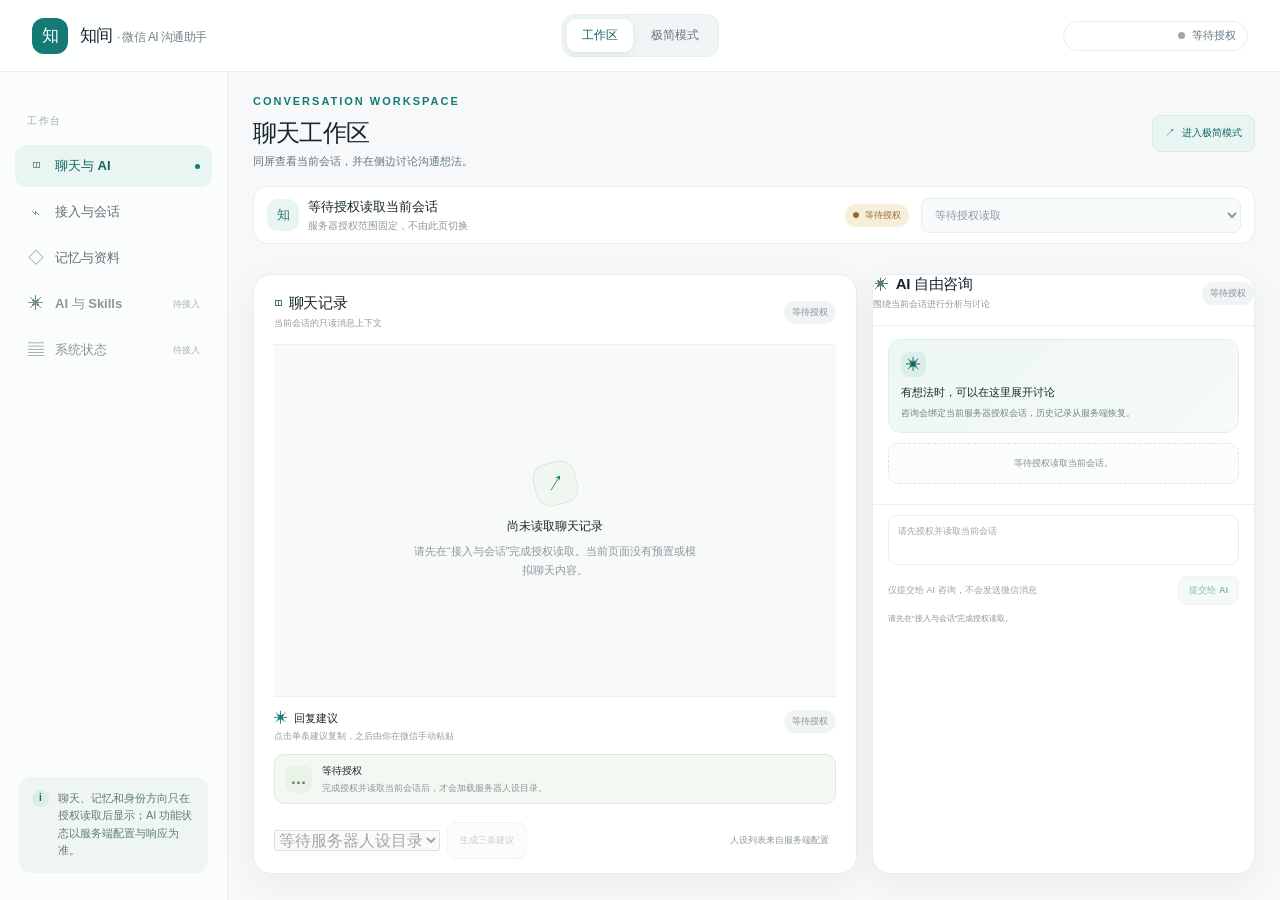
==== src/WeChatAiCopilot.Api/wwwroot/index.html @ 96d18664 "Implement formal WeChat AI Copilot and local launcher" ====
<!doctype html>
<html lang="zh-CN">
<head>
  <meta charset="utf-8" />
  <meta name="viewport" content="width=device-width, initial-scale=1, viewport-fit=cover" />
  <meta name="color-scheme" content="light" />
  <meta name="theme-color" content="#f5f8f7" />
  <title>知间 · 微信 AI 沟通助手</title>
  <link rel="stylesheet" href="styles.css?v=20261010-3" />
  <script defer src="app.js?v=20261010-3"></script>
</head>
<body>
  <div id="app" class="app-shell">
    <header class="app-header">
      <a class="brand" href="/" aria-label="知间工作区">
        <span class="brand-mark" aria-hidden="true">知</span>
        <span class="brand-copy">
          <span class="brand-name">知间 <span>· 微信 AI 沟通助手</span></span>
          <span class="brand-tagline">PRIVATE CONVERSATION COPILOT</span>
        </span>
      </a>

      <nav class="mode-switch" aria-label="界面模式">
        <button type="button" class="mode-button is-active" data-mode="workspace" aria-pressed="true">工作区</button>
        <button type="button" class="mode-button" data-mode="minimal" aria-pressed="false">极简模式</button>
      </nav>

      <div class="service-indicator" id="serviceIndicator" role="status">
        <span class="status-dot" aria-hidden="true"></span>
        <span id="serviceIndicatorText">等待授权</span>
      </div>
    </header>

    <div id="workspaceView" class="workspace-layout">
      <aside class="sidebar" aria-label="工作区导航">
        <div class="sidebar-label">工作台</div>
        <nav class="side-nav">
          <button type="button" class="side-link is-current" data-page="chat" aria-current="page"><span class="nav-icon" aria-hidden="true">◫</span>聊天与 AI</button>
          <button type="button" class="side-link" data-page="connection"><span class="nav-icon" aria-hidden="true">⌁</span>接入与会话</button>
          <button type="button" class="side-link" data-page="memory"><span class="nav-icon" aria-hidden="true">◇</span>记忆与资料</button>
          <span class="side-link is-unavailable" aria-disabled="true"><span class="nav-icon" aria-hidden="true">✳</span>AI 与 Skills <small>待接入</small></span>
          <span class="side-link is-unavailable" aria-disabled="true"><span class="nav-icon" aria-hidden="true">▤</span>系统状态 <small>待接入</small></span>
        </nav>
        <div class="sidebar-note">
          <span class="note-mark" aria-hidden="true">i</span>
          <p>聊天、记忆和身份方向只在授权读取后显示；AI 功能状态以服务端配置与响应为准。</p>
        </div>
      </aside>

      <main id="mainContent" class="main-content">
        <section id="chatPage" class="workspace-page" aria-labelledby="chatPageTitle">
        <div class="page-heading">
          <div>
            <div class="eyebrow">CONVERSATION WORKSPACE</div>
            <h1 id="chatPageTitle">聊天工作区</h1>
            <p>同屏查看当前会话，并在侧边讨论沟通想法。</p>
          </div>
          <button type="button" class="button button-soft" data-mode="minimal" aria-label="切换到极简模式">
            <span aria-hidden="true">↗</span> 进入极简模式
          </button>
        </div>

        <div class="chat-page-tools" aria-label="当前会话">
          <div class="chat-selected">
            <div class="session-avatar" aria-hidden="true">知</div>
            <div class="chat-selected-copy">
              <strong id="chatSessionValue">等待授权读取当前会话</strong>
              <span id="chatSessionType">服务器授权范围固定，不由此页切换</span>
            </div>
          </div>
          <span id="chatCaptureStatus" class="pill pill-pending">等待授权</span>
          <label class="sr-only" for="chatConversationSelect">当前授权会话</label>
          <select id="chatConversationSelect" class="field select" disabled>
            <option id="chatConversationOption">等待授权读取</option>
          </select>
        </div>

        <div class="conversation-grid">
          <section class="panel chat-panel" aria-labelledby="chatPanelTitle">
            <div class="panel-heading">
              <div>
                <h2 id="chatPanelTitle"><span class="heading-icon chat-icon" aria-hidden="true">◫</span>聊天记录</h2>
                <p>当前会话的只读消息上下文</p>
              </div>
              <span id="messageStatusPill" class="pill pill-muted">等待授权</span>
            </div>

            <div class="message-area" aria-live="polite">
              <div class="empty-state" id="messageState">
                <div class="empty-illustration" aria-hidden="true"><span></span><span></span><span></span></div>
                <h3>尚未读取聊天记录</h3>
                <p>请先在“接入与会话”完成授权读取。当前页面没有预置或模拟聊天内容。</p>
              </div>
            </div>

            <div class="suggestion-area">
              <div class="suggestion-heading">
                <div><h3><span class="sparkle" aria-hidden="true">✳</span>回复建议</h3><p>点击单条建议复制，之后由你在微信手动粘贴</p></div>
                <span id="suggestionStatus" class="pill pill-muted">等待授权</span>
              </div>
              <div id="suggestionState" class="suggestion-unavailable" role="status">
                <span class="unavailable-icon" aria-hidden="true">…</span>
                <span><strong id="suggestionStateTitle">等待授权</strong><small id="suggestionStateDetail">完成授权并读取服务器人设目录后，才能请求建议。</small></span>
              </div>
              <div id="suggestionList" class="work-choice-list" aria-live="polite"></div>
              <div class="suggestion-controls" aria-label="建议控制项">
                <label class="sr-only" for="personaSelect">人设预设</label>
                <select id="personaSelect" class="persona-select" disabled aria-describedby="personaHelp">
                  <option>等待服务器人设目录</option>
                </select>
                <button id="reloadPersonas" type="button" class="button button-secondary" hidden>重试人设目录</button>
                <button id="generateSuggestions" type="button" class="button button-soft" disabled>生成三条建议</button>
                <span id="personaHelp" class="control-help">人设列表来自服务端配置</span>
                <span id="suggestionFeedback" class="suggestion-feedback" role="status" aria-live="polite"></span>
              </div>
            </div>
          </section>

          <section class="panel consult-panel" aria-labelledby="consultPanelTitle">
            <div class="panel-heading">
              <div>
                <h2 id="consultPanelTitle"><span class="heading-icon consult-icon" aria-hidden="true">✳</span>AI 自由咨询</h2>
                <p>围绕当前会话进行分析与讨论</p>
              </div>
              <span id="consultationStatus" class="pill pill-muted">等待授权</span>
            </div>
            <div class="consult-body">
              <div class="consult-welcome">
                <span class="consult-orb" aria-hidden="true">✳</span>
                <h3>有想法时，可以在这里展开讨论</h3>
                <p>咨询会绑定当前服务器授权会话，历史记录从服务端恢复。</p>
              </div>
              <div id="consultationTurns" class="agent-dialog" aria-live="polite">
                <div class="consultation-empty"><strong>尚无咨询记录</strong><span>提交问题后会创建或恢复当前会话的咨询线程。</span></div>
              </div>
            </div>
            <form id="consultationForm" class="consult-compose">
              <label class="sr-only" for="consultQuestion">向 AI 咨询</label>
              <textarea id="consultQuestion" rows="3" disabled maxlength="4000" placeholder="输入希望咨询的问题"></textarea>
              <div class="agent-send-bar">
                <span id="consultationHint">仅提交给 AI 咨询，不会发送微信消息</span>
                <button id="consultSubmit" type="submit" class="button button-soft" disabled>提交给 AI</button>
              </div>
              <p id="consultationNotice" class="consultation-notice" role="status" aria-live="polite">请先在“接入与会话”完成授权读取。</p>
            </form>
          </section>
        </div>
        </section>

        <section id="connectionPage" class="workspace-page" aria-labelledby="connectionPageTitle" hidden>
          <div class="page-heading">
            <div>
              <div class="eyebrow">ACCOUNT & CONVERSATION</div>
              <h1 id="connectionPageTitle">接入与会话</h1>
              <p>显示服务端配置的当前授权会话与采集状态。此页不选择或更改采集目标。</p>
            </div>
          </div>

          <div class="selection-card connection-selection-card">
            <form id="webAuthForm" class="auth-bar" autocomplete="off">
              <label class="auth-label" for="webToken">Web Bearer token 值</label>
              <input id="webToken" class="auth-token" type="password" autocomplete="new-password" spellcheck="false" placeholder="粘贴 Authentication:WebBearerToken 配置值，不含 Bearer 前缀" />
              <button id="connectApi" type="submit" class="button button-soft">连接并读取</button>
              <button id="clearApi" type="button" class="auth-clear">清除</button>
              <span id="apiStatus" class="auth-status" data-state="idle" role="status" aria-live="polite">token 仅保存在当前页面内存；提交后输入框会清空，不写入浏览器存储。</span>
            </form>

            <section class="session-bar" aria-label="服务器当前授权会话">
              <div class="session-avatar" aria-hidden="true">知</div>
              <div class="session-meta">
                <span class="session-title">当前授权会话</span>
                <span id="currentSessionValue" class="session-value">等待授权读取当前会话</span>
              </div>
              <span id="currentSessionStatus" class="pill pill-pending"><span class="pill-dot" aria-hidden="true"></span>等待授权</span>
              <label class="sr-only" for="conversationSelect">当前服务端会话</label>
              <select id="conversationSelect" class="conversation-select" disabled aria-describedby="selectionHelp">
                <option id="conversationOption">等待授权读取</option>
              </select>
              <span id="selectionHelp" class="sr-only">会话范围由服务器配置，页面不能更改。</span>
            </section>
          </div>

          <section class="status-card capture-card" aria-labelledby="captureStateTitle">
            <div class="status-card-heading">
              <span class="status-icon" aria-hidden="true">◎</span>
              <div><p class="eyebrow">CAPTURE STATUS</p><h2 id="captureStateTitle">采集状态</h2></div>
            </div>
            <dl class="status-list">
              <div><dt>服务器返回状态</dt><dd id="captureStateValue">等待授权读取</dd></div>
            </dl>
            <p class="status-note">页面只显示当前授权目标的状态；切换页面或预览身份不会更改采集目标。</p>
          </section>

          <details id="perspective" class="identity-preview">
            <summary>
              <span class="identity-summary-icon" aria-hidden="true">⇄</span>
              <span class="identity-summary-copy"><strong>发送者身份校准</strong><small id="perspectiveSummary">等待读取方向状态</small></span>
              <span id="perspectiveStatus" class="identity-summary-status">等待授权</span>
            </summary>
            <div class="identity-content">
              <p id="identityHelp">授权读取后展示当前会话的身份范围。交换预览只改变页面标签；只有点击确认按钮并确认摘要后才会提交校准。</p>
              <div class="identity-pair" aria-live="polite">
                <div class="identity-side"><span>本人预览</span><strong data-identity="self">等待授权读取</strong></div>
                <span class="identity-arrows" aria-hidden="true">⇄</span>
                <div class="identity-side"><span>联系人预览</span><strong data-identity="contact">等待授权读取</strong></div>
              </div>
              <div class="identity-actions">
                <button type="button" class="button button-secondary" id="swapPreview" disabled>交换预览候选</button>
                <button type="button" class="button button-soft" id="confirmPerspective" disabled>确认身份校准</button>
                <span id="previewState" class="local-only-label">尚无可比较身份候选</span>
              </div>
              <div id="confirmHelp" class="confirm-help" role="status">需先读取到唯一且可比较的身份范围。</div>
            </div>
          </details>
        </section>

        <section id="memoryPage" class="workspace-page" aria-labelledby="memoryPageTitle" hidden>
          <div class="page-heading">
            <div>
              <div class="eyebrow">MEMORY & CONTEXT</div>
              <h1 id="memoryPageTitle">记忆与资料</h1>
              <p>维护当前服务器会话范围内的人工记忆；无聊天证据的条目会明确标为用户备注。</p>
            </div>
          </div>
          <div class="memory-session-summary">
            <span class="session-avatar" aria-hidden="true">知</span>
            <div><span class="session-title">当前授权会话</span><strong id="memoryCurrentSession">等待授权读取</strong></div>
          </div>

        <section id="memory" class="memory-section" aria-labelledby="memoryTitle">
          <div class="card memory-card-shell">
            <div class="card-head memory-heading">
              <div>
                <h2 id="memoryTitle">可维护记忆</h2>
                <p>范围由服务端限定为当前账号与会话。没有聊天证据的人工条目会标成“用户备注”。</p>
              </div>
              <div class="memory-heading-actions">
                <span id="memoryStatus" class="pill pill-muted">等待授权</span>
                <button id="reloadMemories" type="button" class="button button-secondary" disabled>重新读取</button>
              </div>
            </div>
            <div id="memoryFeedback" class="memory-feedback" role="status" aria-live="polite">请先在“接入与会话”完成授权读取。</div>
            <div class="memory-layout">
              <form id="memoryCreateForm" class="memory-create-form">
                <h3>添加用户备注</h3>
                <p class="memory-form-note">这是人工录入内容；未关联消息证据时会明确标成用户备注，不当作聊天事实。</p>
                <fieldset id="memoryCreateFields" disabled>
                  <label class="memory-field-label" for="memorySubjectType">归属对象</label>
                  <select id="memorySubjectType" class="memory-field">
                    <option value="Contact">联系人</option>
                    <option value="WechatAccount">本人账号</option>
                  </select>

                  <label class="memory-field-label" for="memoryText">记忆内容 <span>最多 4,000 字符</span></label>
                  <textarea id="memoryText" class="memory-field memory-textarea" rows="4" maxlength="8000" required placeholder="写下需要保留的事实、偏好或背景；请注明这是人工备注"></textarea>

                  <div class="memory-field-row">
                    <div>
                      <label class="memory-field-label" for="memoryCategory">分类 <span>可选</span></label>
                      <input id="memoryCategory" class="memory-field" maxlength="200" placeholder="例如：偏好、计划" />
                    </div>
                    <div>
                      <label class="memory-field-label" for="memoryObservedAt">相关时间 <span>可选</span></label>
                      <input id="memoryObservedAt" class="memory-field" type="datetime-local" />
                    </div>
                  </div>
                  <button id="createMemoryButton" type="submit" class="button button-soft memory-submit">保存为用户备注</button>
                </fieldset>
              </form>

              <div class="memory-items-area">
                <div class="memory-items-heading">
                  <h3>当前会话记忆</h3>
                  <span id="memoryCount" class="micro">尚未读取</span>
                </div>
                <div id="memoryItemsState" class="memory-items-state">等待授权读取。</div>
                <div id="memoryList" class="memory-list" aria-live="polite"></div>
              </div>
            </div>
          </div>
        </section>
        </section>
      </main>
    </div>

    <main id="minimalView" class="minimal-view" hidden>
      <section class="minimal-card" aria-label="极简回复建议">
        <div class="minimal-top">
          <button type="button" class="expand-button" id="expandMinimal" aria-expanded="false" aria-controls="minimalDetails">
            <span class="expand-chevron" aria-hidden="true">⌄</span>展开
          </button>
          <span id="minimalStatus" class="minimal-status"><span class="status-dot" aria-hidden="true"></span>等待授权</span>
        </div>

        <div id="minimalSuggestionState" class="minimal-suggestion-state">请先在“接入与会话”完成授权并加载人设目录。</div>
        <div id="minimalChoices" class="minimal-choices" aria-label="回复建议"></div>

        <div class="minimal-controls">
          <button type="button" id="minimalPersonaButton" class="minimal-control persona-control" disabled><span aria-hidden="true">◉</span><span id="minimalPersonaLabel">人设 · 等待服务</span></button>
          <button type="button" id="minimalRefresh" class="minimal-control refresh-control" disabled><span aria-hidden="true">↻</span>换一批</button>
        </div>

        <div id="minimalDetails" class="minimal-details" hidden>
          <div class="minimal-detail-row"><span>当前会话</span><strong id="minimalCurrentSession">等待授权读取</strong></div>
          <p>极简模式使用与聊天页相同的服务器授权会话和建议状态。接入前不会显示演示消息或虚构建议。</p>
          <button type="button" class="button button-soft return-workspace" data-mode="workspace">返回工作区</button>
        </div>
      </section>
    </main>

    <div id="toast" class="toast" role="status" aria-live="polite" hidden></div>
  </div>
  <noscript><p class="noscript-note">此界面需要启用 JavaScript 才能切换工作区和极简模式。</p></noscript>
</body>
</html>
---- src/WeChatAiCopilot.Api/wwwroot/styles.css ----
:root {
  color-scheme: light;
  --bg: #f6f8f9;
  --paper: #ffffff;
  --ink: #17262d;
  --sub: #667780;
  --muted: #8b9aa0;
  --line: #e8edef;
  --line-strong: #d8e2e4;
  --primary: #147a74;
  --primary-dark: #0f6662;
  --pale: #e9f5f2;
  --mint: #d7eee7;
  --blue: #ecf2fc;
  --amber: #f8eedc;
  --orange: #d88a39;
  --shadow: 0 9px 35px rgba(24,49,54,.05);
  --radius: 17px;
  --font: -apple-system, BlinkMacSystemFont, "Segoe UI", "PingFang SC", "Microsoft YaHei", sans-serif;
  --mono: ui-monospace, SFMono-Regular, Menlo, Consolas, monospace;
  --display-font: var(--font);
  font-family: var(--font);
  color: var(--ink);
  background: var(--bg);
  font-synthesis: none;
  text-rendering: optimizeLegibility;
}

* { box-sizing: border-box; }
html, body { min-width: 240px; min-height: 100%; margin: 0; }
body { background: var(--bg); }
button, textarea, select { font: inherit; }
button { cursor: pointer; }
button:focus-visible, a:focus-visible, summary:focus-visible { outline: 3px solid #a5d9d4; outline-offset: 3px; }
button:disabled, textarea:disabled, select:disabled { cursor: not-allowed; }
[hidden] { display: none !important; }

.app-shell { min-height: 100dvh; display: flex; flex-direction: column; }
.is-minimal .app-header { display: none; }
.app-header { height: 72px; min-height: 72px; padding: 0 32px; display: flex; align-items: center; justify-content: space-between; gap: 18px; flex-shrink: 0; background: rgba(255,255,255,.95); border-bottom: 1px solid var(--line); z-index: 10; }
.brand { display: flex; align-items: center; gap: 12px; min-width: 185px; color: inherit; text-decoration: none; }
.brand-mark { width: 36px; height: 36px; display: grid; place-items: center; border-radius: 12px; background: var(--primary); color: #fff; font-size: 17px; font-weight: 750; }
.brand-copy { display: flex; flex-direction: column; gap: 3px; min-width: 0; }
.brand-name { font-size: 17px; font-weight: 780; letter-spacing: -.6px; white-space: nowrap; }
.brand-name span { color: #74858a; font-size: 12px; font-weight: 470; }
.brand-tagline { display: none; }
.mode-switch { display: flex; align-items: center; gap: 3px; padding: 4px; border: 1px solid #e8eeee; border-radius: 12px; background: #f1f5f5; }
.mode-button { min-height: 33px; padding: 0 15px; border: 0; border-radius: 9px; color: var(--sub); background: transparent; font-size: 12px; font-weight: 650; white-space: nowrap; }
.mode-button.is-active { color: var(--primary-dark); background: #fff; box-shadow: 0 2px 8px rgba(28,65,69,.09); }
.service-indicator, .minimal-status { display: inline-flex; align-items: center; justify-content: flex-end; gap: 7px; min-width: 185px; max-width: 220px; padding: 0 11px; min-height: 30px; border: 1px solid var(--line); border-radius: 999px; background: #fff; color: var(--sub); font-size: 11px; font-weight: 600; white-space: nowrap; }
.service-indicator span:last-child { overflow: hidden; text-overflow: ellipsis; }
.status-dot { width: 7px; height: 7px; display: inline-block; flex: 0 0 auto; border-radius: 50%; background: #9baba3; }
.service-indicator[data-state="success"] .status-dot { background: #40a56c; box-shadow: 0 0 0 3px #d8eee0; }
.service-indicator[data-state="error"], .service-indicator[data-state="unauthorized"] { color: #a44d49; }
.service-indicator[data-state="error"] .status-dot, .service-indicator[data-state="unauthorized"] .status-dot { background: #bd645d; }
.service-indicator[data-state="loading"] .status-dot { background: var(--orange); }

.workspace-layout { flex: 1; min-height: 0; display: grid; grid-template-columns: 228px minmax(0,1fr); }
.sidebar { border-right: 1px solid var(--line); background: #fbfcfc; padding: 27px 15px; display: flex; flex-direction: column; gap: 8px; }
.sidebar-label { padding: 15px 12px 9px; color: #9ca9ad; font-size: 10px; font-weight: 800; letter-spacing: 1.6px; }
.side-nav { display: flex; flex-direction: column; gap: 4px; }
.side-link { min-height: 42px; display: flex; align-items: center; gap: 11px; padding: 0 12px; border: 0; border-radius: 11px; background: transparent; color: #60717a; font-family: var(--font); font-size: 13px; font-weight: 620; text-align: left; text-decoration: none; white-space: nowrap; cursor: pointer; }
.side-link.is-current { color: var(--primary-dark); background: var(--pale); }
.side-link.is-current::after { width: 5px; height: 5px; margin-left: auto; border-radius: 50%; background: var(--primary); content: ""; }
.side-link.is-unavailable { color: #89989b; cursor: default; }
.side-link small { margin-left: auto; color: #a7b1b3; font-size: 9px; font-weight: 500; white-space: nowrap; }
.nav-icon { width: 17px; color: #78918e; font-size: 16px; text-align: center; }
.sidebar-note { margin: auto 4px 0; display: flex; align-items: flex-start; gap: 9px; padding: 13px; border-radius: 13px; background: #eef5f3; color: #627b79; font-size: 11px; line-height: 1.6; }
.sidebar-note p { margin: 0; color: inherit; font-size: 11px; line-height: 1.6; }
.note-mark { width: 17px; height: 17px; flex: 0 0 auto; display: grid; place-items: center; border-radius: 50%; background: #dcece7; color: var(--primary-dark); font-size: 10px; font-weight: 800; }

.main-content { width: 100%; max-width: 1480px; min-width: 0; margin: 0 auto; padding: 23px 25px 26px; min-height: 0; display: flex; flex-direction: column; }
.workspace-page { min-width: 0; min-height: 0; flex: 1; display: flex; flex-direction: column; gap: 15px; }
.workspace-page[hidden] { display: none !important; }
.workspace-page .page-heading { margin-bottom: 0; }
.page-heading { display: flex; align-items: center; justify-content: space-between; gap: 12px; margin-bottom: 15px; }
.eyebrow { margin: 0 0 10px; color: var(--primary); font-size: 11px; font-weight: 800; letter-spacing: 2px; }
.page-heading h1 { margin: 0 0 3px; font-family: var(--display-font); font-size: 24px; font-weight: 780; letter-spacing: -.8px; line-height: 1.35; }
.page-heading p { max-width: 680px; margin: 0; color: var(--sub); font-size: 11px; line-height: 1.7; }
.page-heading > .button { display: inline-flex; }
.selection-card { display: grid; grid-template-columns: minmax(0,1fr); align-items: center; gap: 8px; min-height: 86px; padding: 14px 19px; border: 1px solid var(--line); border-radius: 17px; background: var(--paper); box-shadow: var(--shadow); }
.auth-bar { display: grid; grid-template-columns: auto minmax(130px,.85fr) auto auto minmax(160px,1.2fr); align-items: center; gap: 10px; margin: 0; padding: 0; border: 0; border-radius: 0; background: transparent; box-shadow: none; }
.auth-label { color: var(--sub); font-size: 10px; font-weight: 600; white-space: nowrap; }
.auth-token { width: 100%; min-width: 0; min-height: 34px; padding: 7px 9px; border: 1px solid var(--line); border-radius: 9px; background: #fff; color: var(--ink); font-family: var(--mono); font-size: 10px; }
.auth-token::placeholder { color: var(--muted); font-family: var(--font); }
.auth-status { min-width: 0; color: var(--sub); font-size: 9px; line-height: 1.5; overflow-wrap: anywhere; }
.auth-status[data-state="loading"] { color: #996323; }
.auth-status[data-state="error"] { color: #a44d49; }
.auth-status[data-state="success"] { color: var(--primary-dark); }
.auth-status[data-state="unauthorized"] { color: #a44d49; font-weight: 700; }
.auth-clear { min-height: 31px; padding: 5px 8px; border: 0; border-radius: 7px; background: transparent; color: var(--sub); font-size: 9px; }
.auth-clear:hover { background: #f4f8f3; }
.button { min-height: 37px; display: inline-flex; align-items: center; justify-content: center; gap: 7px; padding: 0 12px; border: 1px solid transparent; border-radius: 9px; background: white; color: var(--sub); font-size: 10px; font-weight: 600; white-space: nowrap; transition: transform .15s ease, background .15s ease; }
.button:active { transform: translateY(1px); }
.button-soft { border-color: #d9ebe5; background: var(--pale); color: var(--primary-dark); }
.button-soft:hover { background: #dff0ea; }
.button-secondary { min-height: 33px; border-color: var(--line); background: #fff; }
.button:disabled { opacity: .48; }
.session-bar { min-height: 48px; display: flex; align-items: center; gap: 16px; padding: 10px 1px 0; border: 0; border-top: 1px solid #edf1ee; border-radius: 0; background: transparent; box-shadow: none; }
.session-avatar { width: 32px; height: 32px; flex: 0 0 auto; display: grid; place-items: center; border-radius: 11px; background: #e9f5f2; color: #28776c; font-size: 13px; font-weight: 700; }
.session-meta { min-width: 130px; display: flex; flex-direction: column; gap: 4px; }
.session-title { color: var(--sub); font-size: 10px; }
.session-value { font-size: 12px; font-weight: 600; }
.pill { min-height: 23px; display: inline-flex; align-items: center; gap: 6px; padding: 4px 8px; border-radius: 999px; font-size: 9px; font-weight: 600; white-space: nowrap; }
.pill-pending { background: var(--amber); color: #936b31; }
.pill-muted { background: #f1f4f4; color: #849195; }
.pill-ok { background: #eaf7f0; color: #21805e; }
.pill-error { background: #faeeee; color: #a44d49; }
.pill-dot { width: 6px; height: 6px; border-radius: 50%; background: currentColor; }
.conversation-select { min-width: 190px; min-height: 34px; flex: 1; padding: 0 28px 0 0; border: 0; appearance: none; background: transparent; color: var(--ink); font-size: 12px; font-weight: 600; text-overflow: ellipsis; }
.conversation-select:disabled { opacity: 1; }

.chat-page-tools { min-height: 58px; display: flex; align-items: center; gap: 12px; padding: 10px 13px; border: 1px solid var(--line); border-radius: 14px; background: white; }
.chat-selected { min-width: 190px; display: flex; align-items: center; gap: 9px; flex: 1; }
.chat-selected-copy { min-width: 0; }
.chat-selected-copy strong, .chat-selected-copy span { display: block; overflow: hidden; text-overflow: ellipsis; white-space: nowrap; }
.chat-selected-copy strong { font-size: 13px; }
.chat-selected-copy span { margin-top: 3px; color: var(--muted); font-size: 10px; }
.chat-page-tools select { width: min(320px, 35%); min-width: 170px; min-height: 35px; flex: 0 1 320px; padding: 0 9px; border: 1px solid var(--line); border-radius: 8px; background: #f8fbfb; color: var(--muted); font-size: 11px; }
.chat-page-tools select:disabled { opacity: 1; }

.connection-selection-card { margin-bottom: 0; }
.capture-card { margin-bottom: 0; }
.capture-card .status-list { margin-bottom: 13px; }
.memory-session-summary strong { font-size: 12px; }

.memory-session-summary { display: flex; align-items: center; gap: 10px; padding: 10px 13px; border: 1px solid var(--line); border-radius: 13px; background: #fff; }
.memory-session-summary > div { display: flex; flex-direction: column; gap: 3px; }
.memory-session-summary strong { font-size: 12px; }

.identity-preview { min-width: 0; border: 1px solid var(--line); border-radius: 18px; background: var(--paper); box-shadow: var(--shadow); }
.identity-preview summary { min-height: 51px; display: flex; align-items: center; gap: 9px; padding: 10px 15px; cursor: pointer; list-style: none; }
.identity-preview summary::-webkit-details-marker { display: none; }
.identity-summary-icon { width: 30px; height: 30px; display: grid; place-items: center; border: 1px solid #d9ebe5; border-radius: 10px; background: var(--pale); color: var(--primary-dark); font-size: 15px; }
.identity-summary-copy { display: flex; flex-direction: column; gap: 3px; }
.identity-summary-copy strong { font-size: 11px; }
.identity-summary-copy small { color: #879699; font-size: 9px; }
.identity-summary-status { margin-left: auto; color: #8a999b; font-size: 10px; }
.identity-preview summary::after { content: "⌄"; color: #839491; font-size: 15px; transition: transform .15s ease; }
.identity-preview[open] summary::after { transform: rotate(180deg); }
.identity-content { padding: 0 15px 14px; border-top: 1px solid #edf1ee; }
.identity-content > p { margin: 11px 0; color: var(--sub); font-size: 10px; line-height: 1.65; }
.identity-pair { display: grid; grid-template-columns: minmax(0,1fr) auto minmax(0,1fr); align-items: center; gap: 9px; padding: 10px; border: 1px solid #dce7e1; border-radius: 10px; background: #f5f8f5; }
.identity-side { min-width: 0; display: flex; flex-direction: column; align-items: center; gap: 5px; text-align: center; }
.identity-side span { color: var(--sub); font-size: 9px; }
.identity-side strong { color: #335c58; font-size: 11px; overflow-wrap: anywhere; }
.identity-arrows { color: #66a89b; font-size: 18px; }
.identity-actions { display: flex; align-items: center; gap: 9px; margin-top: 9px; flex-wrap: wrap; }
.local-only-label { color: #929fa1; font-size: 9px; }
.confirm-help { margin-top: 7px; color: #839194; font-size: 9px; line-height: 1.5; }
.identity-actions .button:disabled { opacity: .48; }

.conversation-grid { display: grid; grid-template-columns: minmax(0,1.42fr) minmax(280px,.9fr); align-items: stretch; gap: 15px; flex: 1; min-height: 570px; margin-top: 15px; }
.side-column { min-width: 0; display: flex; flex-direction: column; gap: 13px; }
.panel { min-width: 0; min-height: 0; display: flex; flex-direction: column; overflow: hidden; border: 1px solid var(--line); border-radius: 18px; background: var(--paper); box-shadow: var(--shadow); }
.chat-panel { min-height: 560px; padding: 19px 20px 14px; }
.panel-heading { min-height: 51px; display: flex; align-items: center; justify-content: space-between; gap: 10px; padding: 0 0 14px; border-bottom: 1px solid #edf1ee; }
.panel-heading h2 { display: flex; align-items: center; gap: 7px; margin: 0; font-size: 15px; font-weight: 700; letter-spacing: -.02em; }
.panel-heading p { margin: 4px 0 0; color: var(--muted); font-size: 9px; }
.status-card { padding: 16px; border: 1px solid var(--line); border-radius: 17px; background: var(--paper); box-shadow: var(--shadow); }
.status-card-heading { display: flex; align-items: center; gap: 10px; padding-bottom: 13px; border-bottom: 1px solid #edf1ee; }
.status-card-heading .eyebrow { margin: 0 0 3px; font-size: 9px; }
.status-card-heading h2 { margin: 0; font-size: 13px; }
.status-icon { width: 30px; height: 30px; flex: 0 0 auto; display: grid; place-items: center; border: 1px solid #dce9de; border-radius: 10px; background: #f1f7ef; color: var(--primary); font-size: 15px; }
.status-list { display: grid; gap: 11px; margin: 15px 0 13px; }
.status-list div { display: flex; align-items: flex-start; justify-content: space-between; gap: 9px; }
.status-list dt { color: var(--sub); font-size: 9px; }
.status-list dd { max-width: 65%; margin: 0; color: #3d5b4e; font-size: 9px; font-weight: 600; text-align: right; overflow-wrap: anywhere; }
.status-note { margin: 0; padding: 9px 10px; border-radius: 9px; background: #f4f8f3; color: #697e71; font-size: 9px; line-height: 1.7; }
.heading-icon { color: #3d7d5b; font-size: 16px; }
.consult-icon { color: #588163; }
.message-area { min-height: 230px; flex: 1; display: flex; align-items: center; justify-content: center; padding: 20px 4px; background: #f7faf9; }
.message-area.has-messages { display: block; overflow: auto; }
.message-area.has-messages > .empty-state { margin: auto; padding: 22px 0; }
.message-list { width: min(100%, 700px); margin: 0 auto; }
.message-row { display: flex; align-items: flex-end; gap: 8px; margin-bottom: 13px; }
.message-row.is-outgoing { flex-direction: row-reverse; }
.message-row.is-unknown { justify-content: center; }
.message-avatar { width: 25px; height: 25px; flex: 0 0 auto; display: grid; place-items: center; border-radius: 8px; background: #e5ebed; color: #687a80; font-size: 9px; font-weight: 700; }
.message-row.is-outgoing .message-avatar { background: #d9efe9; color: #28776c; }
.message-content { min-width: 0; max-width: min(82%, 560px); }
.message-row.is-unknown .message-content { max-width: 96%; }
.message-meta { display: flex; align-items: center; gap: 7px; margin: 0 2px 4px; color: #a0adb0; font-size: 9px; }
.message-row.is-outgoing .message-meta { justify-content: flex-end; }
.message-bubble { padding: 9px 11px; border: 1px solid #e7eeee; border-radius: 4px 13px 13px; background: #fff; box-shadow: 0 1px 4px rgba(34,54,61,.04); color: #2f474a; font-size: 12px; line-height: 1.7; white-space: pre-wrap; overflow-wrap: anywhere; }
.message-row.is-outgoing .message-bubble { border-color: #daeee5; border-radius: 13px 4px 13px 13px; background: #dff2eb; }
.message-row.is-unknown .message-bubble { border: 1px solid #f0d6ae; background: #fff2db; }
.message-status { margin: 8px auto 0; color: #98a7a8; font-size: 9px; line-height: 1.5; text-align: center; }
.message-evidence { margin: 4px 2px 0; color: #98a7a8; font-size: 8px; }
.empty-state.is-loading h3 { color: #547a72; }
.empty-state.is-error h3 { color: #9c5a54; }
.empty-state { max-width: 350px; text-align: center; }
.empty-illustration { display: grid; width: 43px; height: 43px; margin: 0 auto 13px; place-items: center; border: 1px solid #dbe8de; border-radius: 15px; color: var(--primary); background: #eff7f0; font-size: 19px; transform: rotate(-14deg); }
.empty-illustration::before { position: static; width: auto; height: auto; border: 0; background: transparent; box-shadow: none; content: "↗"; }
.empty-illustration::after, .empty-illustration span { display: none; }
.empty-state h3 { margin: 0 0 7px; font-size: 12px; font-weight: 700; }
.empty-state p { max-width: 290px; margin: 0; color: var(--muted); font-size: 11px; line-height: 1.7; }
.suggestion-area { padding: 13px 0 0; border-top: 1px solid #edf1ee; }
.suggestion-heading { display: flex; align-items: flex-start; justify-content: space-between; gap: 10px; margin-bottom: 11px; }
.suggestion-heading h3 { display: flex; align-items: center; gap: 6px; margin: 0; font-size: 11px; }
.suggestion-heading p { margin: 4px 0 0; color: #929ea0; font-size: 9px; }
.sparkle { color: var(--primary); font-size: 14px; }
.suggestion-unavailable { min-height: 50px; display: flex; align-items: center; gap: 10px; padding: 8px 10px; border: 1px solid #dce9de; border-radius: 10px; background: #f4f8f3; }
.unavailable-icon { width: 27px; height: 27px; display: grid; place-items: center; border-radius: 8px; background: #eaf3e8; color: #588163; font-weight: 800; }
.suggestion-unavailable > span:last-child { display: flex; flex-direction: column; gap: 4px; }
.suggestion-unavailable strong { font-size: 10px; }
.suggestion-unavailable small { color: #889699; font-size: 9px; line-height: 1.4; }
.suggestion-unavailable[data-state="demo"] { border-color: #ead8af; background: #fff9eb; }
.suggestion-unavailable[data-state="demo"] .unavailable-icon { background: #f8edcf; color: #8e6b2b; }
.suggestion-controls { min-height: 33px; display: flex; align-items: center; gap: 7px; margin-top: 9px; flex-wrap: wrap; }
.suggestion-controls .button { font-size: 9px; }
.suggestion-controls .button:disabled { color: #8b9a93; background: #f7f9f6; }
.control-help { margin-left: auto; color: #8b9a93; font-size: 9px; }
.work-choice-list { display: grid; gap: 6px; margin-top: 9px; }
.work-choice { width: 100%; min-width: 0; display: flex; align-items: center; gap: 9px; padding: 8px 10px; border: 1px solid #e5eeeb; border-radius: 10px; background: #fbfdfc; color: var(--ink); text-align: left; }
.work-choice:hover { border-color: #b8d8ce; background: #f6fbf8; }
.work-choice-text { min-width: 0; flex: 1; color: #53676a; font-size: 10px; line-height: 1.55; overflow-wrap: anywhere; white-space: pre-wrap; }
.work-choice-copy { flex: 0 0 auto; color: var(--primary); font-size: 9px; font-weight: 700; }
.suggestion-feedback { color: #76887f; font-size: 9px; line-height: 1.4; }
.suggestion-feedback[data-state="success"] { color: var(--primary-dark); }
.suggestion-feedback[data-state="error"] { color: #a44d49; }
.suggestion-feedback[data-state="demo"] { color: #8e6b2b; font-weight: 700; }

.consult-panel { min-height: 0; flex: 1; background: #fff; }
.consult-body { min-height: 0; display: flex; flex-direction: column; padding: 13px 15px; background: #fff; }
.agent-dialog { min-height: 48px; max-height: min(37vh, 360px); display: flex; flex-direction: column; gap: 8px; margin-top: 10px; overflow: auto; }
.consultation-empty { padding: 12px 10px; border: 1px dashed #dce7e1; border-radius: 10px; background: #fbfcfc; color: #819093; font-size: 9px; line-height: 1.6; text-align: center; }
.consultation-turn { padding: 10px; border: 1px solid #e5eeeb; border-radius: 11px; background: #fbfdfc; }
.consultation-turn.is-demo-runtime { border-color: #ead8af; background: #fffaf0; }
.consultation-speaker { display: block; margin-bottom: 4px; color: #7d8d8d; font-size: 8px; font-weight: 750; }
.consultation-speaker.is-ai { margin-top: 9px; color: var(--primary-dark); }
.consultation-turn.is-demo-runtime .consultation-speaker.is-ai { color: #8e6b2b; }
.consultation-user-text, .consultation-answer-text { margin: 0; color: #42595a; font-size: 10px; line-height: 1.6; white-space: pre-wrap; overflow-wrap: anywhere; }
.consultation-evidence { display: block; margin-top: 7px; color: #879598; font-size: 8px; }
.consultation-notice { margin: 8px 0 0; color: #879598; font-size: 8px; line-height: 1.5; }
.consultation-notice[data-state="error"] { color: #a44d49; }
.consult-welcome { padding: 12px; border: 1px solid #e0efea; border-radius: 13px; background: linear-gradient(135deg,#edf7f3,#f6faf9); }
.consult-orb { width: 25px; height: 25px; display: grid; place-items: center; margin-bottom: 8px; border-radius: 8px; background: #dbeee7; color: var(--primary-dark); font-size: 15px; }
.consult-welcome h3 { margin: 0 0 6px; font-size: 11px; }
.consult-welcome p { margin: 0; color: #71867e; font-size: 9px; line-height: 1.6; }
.consult-unavailable { display: flex; gap: 9px; margin-top: 10px; padding: 9px; border: 1px solid #e8edef; border-radius: 10px; background: white; }
.lock-mark { width: 21px; height: 21px; flex: 0 0 auto; display: grid; place-items: center; border-radius: 7px; background: #f1f2f3; color: #849097; font-size: 15px; }
.consult-unavailable strong { font-size: 10px; }
.consult-unavailable p { margin: 5px 0 0; color: #71867e; font-size: 9px; line-height: 1.6; }
.question-examples { display: flex; flex-direction: column; gap: 5px; margin-top: 10px; }
.question-examples span { padding: 6px 8px; border: 1px solid #e8eeee; border-radius: 8px; background: white; color: #75868a; font-size: 8px; line-height: 1.4; }
.consult-compose { padding: 10px 15px 12px; border-top: 1px solid #edf1ee; background: white; }
.consult-compose textarea { width: 100%; min-height: 42px; resize: none; padding: 9px; border: 1px solid var(--line); border-radius: 9px; background: #fff; color: #71867e; font-size: 9px; }
.consult-compose textarea:disabled { opacity: 1; }
.consult-compose textarea::placeholder { color: #9aa6a8; }
.agent-send-bar { display: flex; align-items: center; justify-content: space-between; gap: 8px; margin-top: 7px; color: #98a4a6; font-size: 9px; line-height: 1.5; }
.agent-send-bar > span { min-width: 0; }
.agent-send-bar .button { min-height: 29px; flex: 0 0 auto; padding: 6px 10px; font-size: 9px; }
.no-send-note { color: #728c84; }

.memory-section { margin-top: 15px; scroll-margin-top: 18px; }
#memoryPage .memory-section { margin-top: 0; }
.memory-card-shell { padding: 23px; border: 1px solid var(--line); border-radius: 17px; background: var(--paper); box-shadow: var(--shadow); }
.memory-heading { align-items: flex-start; margin-bottom: 11px; }
.memory-heading h2 { margin: 0; font-size: 15px; }
.memory-heading p { max-width: 70ch; margin: 5px 0 0; color: var(--sub); font-size: 10px; line-height: 1.65; }
.memory-heading-actions { display: flex; align-items: center; gap: 7px; }
.memory-heading-actions .button { min-height: 31px; font-size: 9px; }
.memory-feedback { min-height: 30px; margin-bottom: 11px; padding: 8px 10px; border: 1px solid #e8edef; border-radius: 9px; background: #f9fbfb; color: var(--sub); font-size: 9px; line-height: 1.5; }
.memory-feedback[data-state="success"] { border-color: #d9ebe5; background: var(--pale); color: var(--primary-dark); }
.memory-feedback[data-state="error"] { border-color: #efd6d6; background: #fff8f8; color: #a34747; }
.memory-feedback[data-state="loading"] { border-color: #eadfc9; background: #fffaf1; color: #936b31; }
.memory-layout { display: grid; grid-template-columns: minmax(250px,.76fr) minmax(0,1.24fr); gap: 14px; align-items: start; }
.memory-create-form { min-width: 0; padding: 14px; border: 1px solid #e8edef; border-radius: 13px; background: #fbfcfc; }
.memory-create-form h3, .memory-items-heading h3 { margin: 0; font-size: 12px; font-weight: 750; }
.memory-form-note { margin: 5px 0 11px; color: var(--muted); font-size: 9px; line-height: 1.6; }
.memory-create-form fieldset { min-width: 0; margin: 0; padding: 0; border: 0; }
.memory-create-form fieldset:disabled { opacity: .6; }
.memory-field-label { display: flex; align-items: baseline; justify-content: space-between; gap: 7px; margin: 9px 0 5px; color: #60717a; font-size: 10px; font-weight: 650; }
.memory-field-label span { color: #8b9aa0; font-size: 8px; font-weight: 450; }
.memory-field { width: 100%; min-width: 0; min-height: 34px; padding: 7px 9px; border: 1px solid #d8e2e4; border-radius: 9px; background: white; color: #17262d; font-size: 10px; }
.memory-field:focus-visible { outline: 3px solid #a5d9d4; outline-offset: 1px; }
.memory-textarea { min-height: 84px; resize: vertical; line-height: 1.6; }
.memory-field-row { display: grid; grid-template-columns: minmax(0,1fr) minmax(0,1fr); gap: 8px; }
.memory-submit { width: 100%; margin-top: 11px; min-height: 35px; font-size: 10px; }
.memory-items-area { min-width: 0; }
.memory-items-heading { display: flex; align-items: center; justify-content: space-between; gap: 8px; margin: 2px 0 9px; }
.memory-items-heading .micro { font-size: 9px; }
.memory-items-state { padding: 18px 12px; border: 1px dashed #d8e2e4; border-radius: 10px; background: #fbfcfc; color: #8b9aa0; font-size: 10px; line-height: 1.6; text-align: center; }
.memory-list { display: flex; flex-direction: column; gap: 8px; }
.memory-item { min-width: 0; padding: 12px; border: 1px solid #e8edef; border-radius: 11px; background: white; }
.memory-item-header { display: flex; align-items: flex-start; justify-content: space-between; gap: 10px; }
.memory-item-heading { min-width: 0; display: flex; flex-direction: column; gap: 5px; }
.memory-item-labels { display: flex; flex-wrap: wrap; align-items: center; gap: 5px; }
.memory-origin, .memory-subject { display: inline-flex; align-items: center; min-height: 20px; padding: 3px 7px; border-radius: 999px; font-size: 8px; font-weight: 700; }
.memory-origin.is-note { background: #f4efe4; color: #8a7246; }
.memory-origin.is-entered { background: #e9f5f2; color: #0f6662; }
.memory-origin.is-extracted { background: #eef1f7; color: #68758f; }
.memory-subject { background: #f1f4f4; color: #667780; font-weight: 560; }
.memory-item-version { color: #9aa6a8; font-size: 8px; white-space: nowrap; }
.memory-item-text { margin: 9px 0; color: #293d43; font-size: 11px; line-height: 1.7; white-space: pre-wrap; overflow-wrap: anywhere; }
.memory-item-meta { display: flex; flex-wrap: wrap; gap: 6px 12px; color: #8a989a; font-size: 8px; line-height: 1.5; }
.memory-item-evidence { margin-top: 7px; padding: 7px 8px; border-radius: 8px; background: #f7f9f9; color: #667780; font-size: 8px; line-height: 1.5; overflow-wrap: anywhere; }
.memory-item-actions { display: flex; flex: 0 0 auto; gap: 5px; }
.memory-item-actions .button { min-height: 27px; padding: 5px 8px; font-size: 8px; }
.memory-item-actions .danger { color: #a8544d; }
.memory-edit-form { margin-top: 11px; padding-top: 10px; border-top: 1px solid #e8edef; }
.memory-edit-form .memory-textarea { min-height: 70px; }
.memory-evidence-clear { display: flex; align-items: flex-start; gap: 7px; margin-top: 9px; color: #7d8c8f; font-size: 9px; line-height: 1.5; }
.memory-evidence-clear input { margin: 1px 0 0; accent-color: var(--primary); }
.memory-edit-actions { display: flex; justify-content: flex-end; gap: 6px; margin-top: 9px; }
.memory-edit-actions .button { min-height: 30px; font-size: 9px; }
.memory-readonly-note { margin-top: 8px; color: #8c999b; font-size: 8px; }

.minimal-view { flex: 1; min-width: 0; display: flex; justify-content: center; align-items: flex-start; padding: 13px; background: #f7faf9; }
.minimal-card { width: min(100%, 520px); min-width: 0; display: flex; flex-direction: column; gap: 8px; padding: 9px; border: 1px solid #e3ece9; border-radius: 14px; background: white; box-shadow: 0 7px 28px rgba(27,66,59,.045); }
.minimal-top { min-height: 30px; display: flex; align-items: center; justify-content: space-between; gap: 8px; }
.expand-button { min-height: 30px; display: inline-flex; align-items: center; gap: 3px; padding: 6px 8px; border: 0; border-radius: 7px; background: #f1f6f4; color: #4b756d; font-size: 10px; font-weight: 760; }
.expand-chevron { display: inline-block; font-size: 12px; transition: transform .15s ease; }
.expand-button[aria-expanded="true"] .expand-chevron { transform: rotate(180deg); }
.minimal-status { max-width: 64%; overflow: hidden; text-overflow: ellipsis; font-size: 9px; }
.minimal-status .status-dot { width: 6px; height: 6px; }
.minimal-choices { display: flex; flex-direction: column; gap: 6px; }
.minimal-choice { width: 100%; min-height: 50px; display: flex; align-items: center; gap: 10px; padding: 9px 10px; border: 1px solid #e5eeeb; border-radius: 10px; background: #fbfdfc; text-align: left; }
.minimal-choice:hover { border-color: #b8d8ce; background: #f6fbf8; }
.minimal-choice .choice-placeholder { flex: 1; white-space: pre-wrap; }
.minimal-choice .work-choice-copy { flex: 0 0 auto; color: var(--primary); font-size: 8px; font-weight: 700; }
.minimal-choice:disabled { opacity: 1; }
.choice-number { flex: 0 0 auto; padding: 4px 6px; border-radius: 6px; background: #e8f4ef; color: #367d70; font-size: 9px; font-weight: 780; white-space: nowrap; }
.choice-placeholder { min-width: 0; color: #8c999b; font-size: 10px; line-height: 1.5; overflow-wrap: anywhere; }
.minimal-controls { display: grid; grid-template-columns: minmax(0,1fr) minmax(0,1fr); gap: 7px; }
.minimal-control { min-width: 0; min-height: 38px; display: flex; align-items: center; justify-content: center; gap: 5px; padding: 7px; border: 1px solid #dfebe6; border-radius: 9px; background: #f8fbf9; color: #64877e; font-size: 9px; font-weight: 750; line-height: 1.35; text-align: center; white-space: normal; }
.minimal-control:disabled { opacity: 1; color: #8c9b9d; }
.minimal-control span { font-size: 11px; }
.minimal-details { padding: 10px 3px 2px; border-top: 1px solid #edf2f0; }
.minimal-detail-row { display: flex; flex-direction: column; gap: 3px; color: #819093; font-size: 9px; }
.minimal-detail-row strong { color: #526a6c; font-size: 10px; }
.minimal-details p { margin: 9px 0; color: #899698; font-size: 9px; line-height: 1.6; }
.return-workspace { width: 100%; min-height: 36px; font-size: 10px; }
.toast { position: fixed; z-index: 5; bottom: 18px; left: 50%; max-width: calc(100vw - 24px); padding: 9px 13px; transform: translate(-50%, 8px); border-radius: 9px; background: #294e4c; box-shadow: 0 10px 25px rgba(6,34,32,.17); color: white; font-size: 10px; opacity: 0; pointer-events: none; transition: opacity .15s ease, transform .15s ease; }
.toast.is-visible { transform: translate(-50%, 0); opacity: 1; }
.sr-only { position: absolute; width: 1px; height: 1px; padding: 0; margin: -1px; overflow: hidden; clip: rect(0,0,0,0); white-space: nowrap; border: 0; }
.noscript-note { position: fixed; right: 10px; bottom: 10px; left: 10px; padding: 10px; border: 1px solid #e5d8bd; border-radius: 8px; background: #fff8ea; color: #725d3f; font-size: 12px; }

@media (max-width: 820px) {
  .app-header { height: 64px; min-height: 64px; padding: 0 16px; }
  .brand { min-width: 0; gap: 8px; }
  .brand-mark { width: 31px; height: 31px; border-radius: 9px; font-size: 14px; }
  .brand-tagline { display: none; }
  .brand-name { font-size: 14px; }
  .brand-name span { display: none; }
  .mode-button { min-height: 30px; padding: 0 9px; font-size: 10px; }
  .service-indicator { display: none; }
  .workspace-layout { display: block; }
  .sidebar { position: relative; display: block; width: 100%; padding: 9px 12px; border-right: 0; border-bottom: 1px solid var(--line); }
  .sidebar-label, .sidebar-note, .note-mark { display: none; }
  .side-nav { display: flex; flex-direction: row; gap: 6px; overflow: auto; padding-bottom: 1px; }
  .side-link { width: auto; min-height: 37px; flex-shrink: 0; padding: 0 12px; font-size: 11px; }
  .side-link .nav-icon { width: 14px; font-size: 14px; }
  .side-link.is-current::after { display: none; }
  .main-content { max-width: none; padding: 23px 14px 38px; }
  .page-heading { margin-bottom: 18px; }
  .page-heading h1 { font-size: 23px; }
  .page-heading p { font-size: 11px; }
  .selection-card { gap: 11px; min-height: 74px; padding: 12px 13px; border-radius: 13px; }
  .auth-bar { grid-template-columns: minmax(0,1fr) auto auto; gap: 7px; }
  .auth-label { grid-column: 1 / -1; }
  .auth-token { grid-column: 1; }
  .auth-bar #connectApi { grid-column: 2; }
  .auth-clear { grid-column: 3; }
  .auth-status { grid-column: 1 / -1; }
  .session-bar { flex-wrap: wrap; gap: 11px; }
  .session-meta { flex: 1; }
  .conversation-select { width: 100%; flex: 1 0 100%; }
  .conversation-grid { grid-template-columns: minmax(0,1fr); gap: 12px; min-height: 0; margin-top: 12px; }
  .chat-panel { min-height: 380px; padding: 14px 13px 11px; border-radius: 14px; }
  .chat-page-tools { flex-wrap: wrap; }
  .chat-selected { min-width: 0; flex: 1 1 calc(100% - 115px); }
  .chat-page-tools select { width: 100%; min-width: 0; flex: 1 0 100%; }
  .side-column { gap: 12px; }
  .identity-preview { border-radius: 14px; }
  .consult-panel { min-height: 0; }
  .agent-send-bar { align-items: flex-start; flex-wrap: wrap; }
  .memory-card-shell { padding: 17px; }
  .memory-layout { grid-template-columns: minmax(0,1fr); }
  .minimal-view { padding: 8px; }
}

@media (max-width: 375px) {
  .app-header { gap: 5px; padding: 0 9px; }
  .brand { gap: 5px; }
  .brand-mark { width: 27px; height: 27px; border-radius: 8px; font-size: 12px; }
  .brand-name { font-size: 13px; }
  .brand-name span { display: none; }
  .mode-switch { gap: 1px; }
  .mode-button { min-height: 28px; padding: 0 8px; font-size: 9px; }
  .minimal-status { min-width: 0; max-width: 64%; flex: 0 1 auto; padding-right: 7px; padding-left: 7px; }
  .main-content { padding: 18px 11px 28px; }
  .page-heading { align-items: flex-start; gap: 10px; }
  .page-heading h1 { font-size: 21px; }
  .page-heading p { font-size: 10px; }
  .selection-card { gap: 9px; padding: 10px; }
  .auth-bar { grid-template-columns: minmax(0,1fr) auto; gap: 6px; }
  .auth-label, .auth-token, .auth-status { grid-column: 1 / -1; }
  .auth-bar #connectApi { grid-column: 1; }
  .auth-clear { grid-column: 2; }
  .session-bar { gap: 8px; }
  .session-avatar { width: 30px; height: 30px; }
  .session-meta { min-width: 90px; }
  .session-value { font-size: 10px; }
  .pill { padding-right: 6px; padding-left: 6px; font-size: 8px; }
  .identity-preview summary { gap: 7px; padding-right: 10px; padding-left: 10px; }
  .identity-summary-status { display: none; }
  .identity-pair { gap: 5px; padding: 8px 5px; }
  .identity-side strong { font-size: 9px; }
  .identity-actions { align-items: flex-start; flex-direction: column; gap: 6px; }
  .memory-card-shell { padding: 13px; }
  .memory-heading { flex-direction: column; }
  .memory-heading-actions { width: 100%; justify-content: space-between; }
  .memory-field-row { grid-template-columns: minmax(0,1fr); gap: 2px; }
  .memory-item-header { flex-direction: column; }
  .memory-item-actions { width: 100%; }
  .memory-item-actions .button { flex: 1; }
  .chat-panel { min-height: 355px; }
  .chat-selected { flex-basis: 100%; }
  .panel-heading { align-items: flex-start; }
  .message-area { min-height: 180px; padding: 15px 8px; }
  .suggestion-controls { gap: 5px; }
  .suggestion-controls .button { padding-right: 8px; padding-left: 8px; }
  .control-help { width: 100%; margin-left: 0; }
  .minimal-card { gap: 7px; padding: 8px; }
  .minimal-choice { gap: 7px; padding: 9px 7px; }
  .choice-number, .choice-placeholder, .minimal-control { font-size: 8px; }
}

@media (max-height: 550px) {
  .minimal-view { padding-top: 6px; }
  .minimal-card { gap: 5px; }
  .minimal-choice { min-height: 43px; padding-top: 6px; padding-bottom: 6px; }
}

@media (prefers-reduced-motion: reduce) {
  *, *::before, *::after { scroll-behavior: auto !important; transition-duration: .01ms !important; }
}
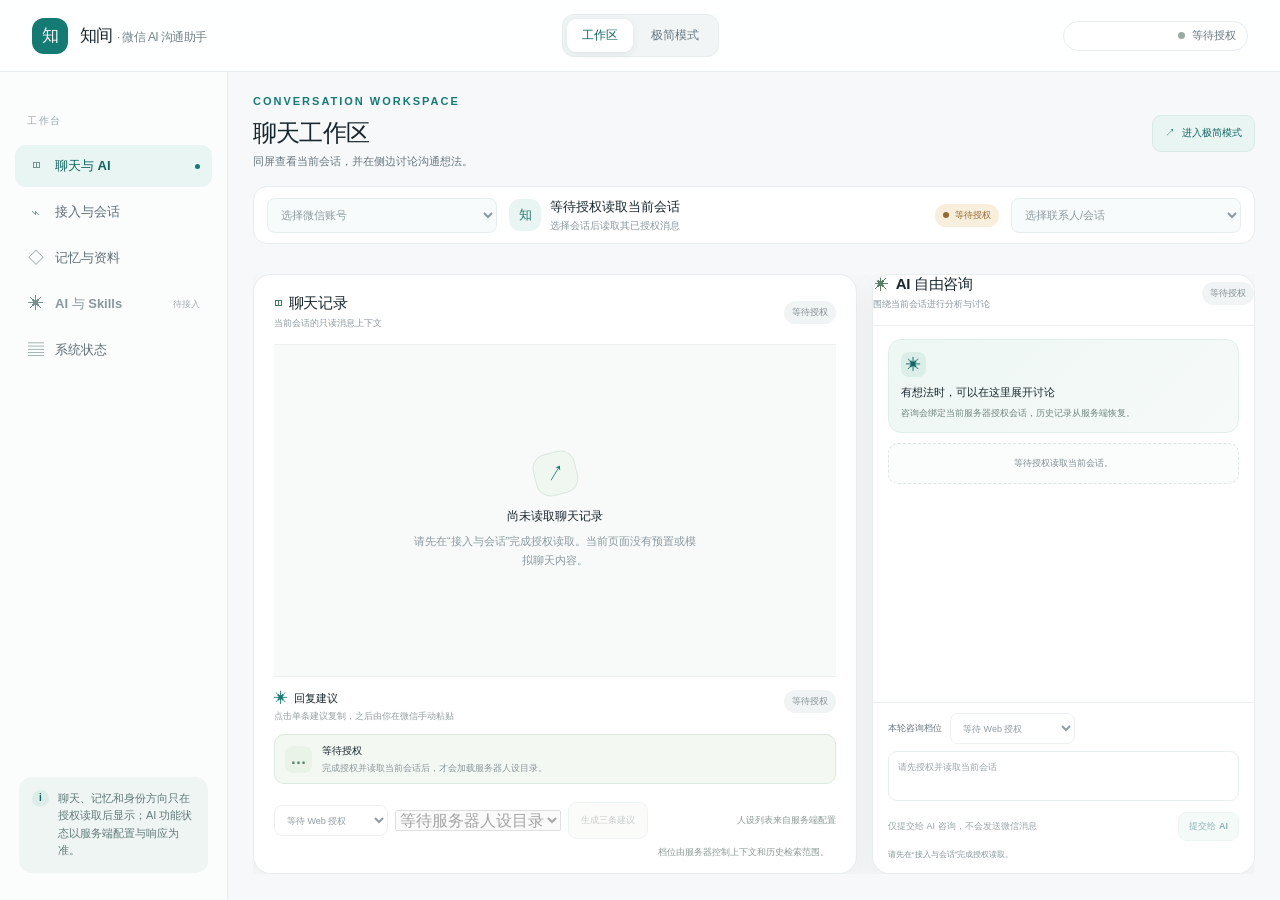
==== commit 5ecf5bbc: "feat: complete formal Reader and Agent integration" ====
--- a/src/WeChatAiCopilot.Api/wwwroot/index.html
+++ b/src/WeChatAiCopilot.Api/wwwroot/index.html
@@ -6,8 +6,8 @@
   <meta name="color-scheme" content="light" />
   <meta name="theme-color" content="#f5f8f7" />
   <title>知间 · 微信 AI 沟通助手</title>
-  <link rel="stylesheet" href="styles.css?v=20261010-3" />
-  <script defer src="app.js?v=20261010-3"></script>
+  <link rel="stylesheet" href="styles.css?v=20261012-2" />
+  <script defer src="app.js?v=20261012-2"></script>
 </head>
 <body>
   <div id="app" class="app-shell">
@@ -39,7 +39,7 @@
           <button type="button" class="side-link" data-page="connection"><span class="nav-icon" aria-hidden="true">⌁</span>接入与会话</button>
           <button type="button" class="side-link" data-page="memory"><span class="nav-icon" aria-hidden="true">◇</span>记忆与资料</button>
           <span class="side-link is-unavailable" aria-disabled="true"><span class="nav-icon" aria-hidden="true">✳</span>AI 与 Skills <small>待接入</small></span>
-          <span class="side-link is-unavailable" aria-disabled="true"><span class="nav-icon" aria-hidden="true">▤</span>系统状态 <small>待接入</small></span>
+          <button type="button" class="side-link" data-page="status"><span class="nav-icon" aria-hidden="true">▤</span>系统状态</button>
         </nav>
         <div class="sidebar-note">
           <span class="note-mark" aria-hidden="true">i</span>
@@ -61,6 +61,10 @@
         </div>
 
         <div class="chat-page-tools" aria-label="当前会话">
+          <label class="sr-only" for="chatAccountSelect">微信账号</label>
+          <select id="chatAccountSelect" class="field select scope-select" disabled>
+            <option value="">等待授权读取账号</option>
+          </select>
           <div class="chat-selected">
             <div class="session-avatar" aria-hidden="true">知</div>
             <div class="chat-selected-copy">
@@ -71,7 +75,7 @@
           <span id="chatCaptureStatus" class="pill pill-pending">等待授权</span>
           <label class="sr-only" for="chatConversationSelect">当前授权会话</label>
           <select id="chatConversationSelect" class="field select" disabled>
-            <option id="chatConversationOption">等待授权读取</option>
+            <option value="">等待授权读取</option>
           </select>
         </div>
 
@@ -104,13 +108,19 @@
               </div>
               <div id="suggestionList" class="work-choice-list" aria-live="polite"></div>
               <div class="suggestion-controls" aria-label="建议控制项">
+                <label class="sr-only" for="replyProfileSelect">建议执行档位</label>
+                <select id="replyProfileSelect" class="profile-select" disabled aria-describedby="replyProfileHelp">
+                  <option value="Quick">等待服务器档位目录</option>
+                </select>
                 <label class="sr-only" for="personaSelect">人设预设</label>
                 <select id="personaSelect" class="persona-select" disabled aria-describedby="personaHelp">
                   <option>等待服务器人设目录</option>
                 </select>
                 <button id="reloadPersonas" type="button" class="button button-secondary" hidden>重试人设目录</button>
                 <button id="generateSuggestions" type="button" class="button button-soft" disabled>生成三条建议</button>
+                <button id="cancelSuggestion" type="button" class="button button-secondary" hidden>取消生成</button>
                 <span id="personaHelp" class="control-help">人设列表来自服务端配置</span>
+                <span id="replyProfileHelp" class="control-help">档位由服务端控制上下文和历史检索范围</span>
                 <span id="suggestionFeedback" class="suggestion-feedback" role="status" aria-live="polite"></span>
               </div>
             </div>
@@ -135,10 +145,17 @@
               </div>
             </div>
             <form id="consultationForm" class="consult-compose">
+              <div class="consultation-profile-row">
+                <label for="consultationProfileSelect">本轮咨询档位</label>
+                <select id="consultationProfileSelect" class="profile-select" disabled>
+                  <option value="Balanced">等待服务器档位目录</option>
+                </select>
+              </div>
               <label class="sr-only" for="consultQuestion">向 AI 咨询</label>
               <textarea id="consultQuestion" rows="3" disabled maxlength="4000" placeholder="输入希望咨询的问题"></textarea>
               <div class="agent-send-bar">
                 <span id="consultationHint">仅提交给 AI 咨询，不会发送微信消息</span>
+                <button id="cancelConsultation" type="button" class="button button-secondary" hidden>取消咨询</button>
                 <button id="consultSubmit" type="submit" class="button button-soft" disabled>提交给 AI</button>
               </div>
               <p id="consultationNotice" class="consultation-notice" role="status" aria-live="polite">请先在“接入与会话”完成授权读取。</p>
@@ -152,7 +169,7 @@
             <div>
               <div class="eyebrow">ACCOUNT & CONVERSATION</div>
               <h1 id="connectionPageTitle">接入与会话</h1>
-              <p>显示服务端配置的当前授权会话与采集状态。此页不选择或更改采集目标。</p>
+              <p>选择已导入账号与会话。查看会话和订阅 Reader 监听目标是分开的操作。</p>
             </div>
           </div>
 
@@ -168,17 +185,48 @@
             <section class="session-bar" aria-label="服务器当前授权会话">
               <div class="session-avatar" aria-hidden="true">知</div>
               <div class="session-meta">
-                <span class="session-title">当前授权会话</span>
-                <span id="currentSessionValue" class="session-value">等待授权读取当前会话</span>
+                <span class="session-title">当前账号与会话</span>
+                <span id="currentSessionValue" class="session-value">等待授权读取</span>
               </div>
               <span id="currentSessionStatus" class="pill pill-pending"><span class="pill-dot" aria-hidden="true"></span>等待授权</span>
+              <label class="sr-only" for="accountSelect">微信账号</label>
+              <select id="accountSelect" class="field select scope-select" disabled>
+                <option value="">等待授权读取账号</option>
+              </select>
               <label class="sr-only" for="conversationSelect">当前服务端会话</label>
               <select id="conversationSelect" class="conversation-select" disabled aria-describedby="selectionHelp">
-                <option id="conversationOption">等待授权读取</option>
+                <option value="">等待授权读取</option>
               </select>
-              <span id="selectionHelp" class="sr-only">会话范围由服务器配置，页面不能更改。</span>
+              <span id="selectionHelp" class="sr-only">会话列表来自已导入的 Direct 会话；读取时服务端验证账号与会话关系。</span>
             </section>
           </div>
+
+          <section class="status-card reader-directory-card" aria-labelledby="readerDirectoryTitle">
+            <div class="status-card-heading">
+              <span class="status-icon" aria-hidden="true">⌕</span>
+              <div><p class="eyebrow">LOCAL DIRECTORY</p><h2 id="readerDirectoryTitle">发现本机 Direct 会话</h2></div>
+            </div>
+            <p class="status-note">仅在你点击后读取当前活动微信账号的会话目录，保存会话 ID 和显示名；不会上传消息摘要或聊天正文。</p>
+            <div class="reader-directory-actions">
+              <button id="discoverReaderSessions" type="button" class="button button-secondary" disabled>扫描本机会话目录</button>
+              <span id="discoveryStatus" role="status" aria-live="polite">等待 Web 授权</span>
+            </div>
+          </section>
+
+          <section class="status-card reader-targets-card" aria-labelledby="readerTargetsTitle">
+            <div class="status-card-heading">
+              <span class="status-icon" aria-hidden="true">✓</span>
+              <div><p class="eyebrow">READER TARGETS</p><h2 id="readerTargetsTitle">后台监听会话</h2></div>
+              <button id="saveReaderTargets" type="button" class="button button-soft" disabled>保存监听目标</button>
+            </div>
+            <p class="status-note">这些目标独立于当前查看会话；最多同时选择 20 个 Direct 会话。状态以 Reader 心跳为准。</p>
+            <label class="sr-only" for="readerTargetSearch">筛选会话目录</label>
+            <input id="readerTargetSearch" class="reader-target-search" type="search" autocomplete="off" placeholder="搜索已发现的会话" disabled />
+            <div id="readerTargetList" class="reader-target-list" role="group" aria-label="选择后台监听会话">
+              <span class="directory-empty">授权后读取已导入会话。</span>
+            </div>
+            <p id="readerTargetStatus" class="reader-target-feedback" role="status" aria-live="polite"></p>
+          </section>
 
           <section class="status-card capture-card" aria-labelledby="captureStateTitle">
             <div class="status-card-heading">
@@ -188,7 +236,7 @@
             <dl class="status-list">
               <div><dt>服务器返回状态</dt><dd id="captureStateValue">等待授权读取</dd></div>
             </dl>
-            <p class="status-note">页面只显示当前授权目标的状态；切换页面或预览身份不会更改采集目标。</p>
+            <p class="status-note">当前版本尚未接入 Reader 心跳时，实时采集状态会显示为未知；选择会话不会改变监听目标。</p>
           </section>
 
           <details id="perspective" class="identity-preview">
@@ -198,15 +246,15 @@
               <span id="perspectiveStatus" class="identity-summary-status">等待授权</span>
             </summary>
             <div class="identity-content">
-              <p id="identityHelp">授权读取后展示当前会话的身份范围。交换预览只改变页面标签；只有点击确认按钮并确认摘要后才会提交校准。</p>
+              <p id="identityHelp">授权读取后展示当前会话的身份范围。待确认时可确认当前预览，也可互换两方后再确认。</p>
               <div class="identity-pair" aria-live="polite">
                 <div class="identity-side"><span>本人预览</span><strong data-identity="self">等待授权读取</strong></div>
                 <span class="identity-arrows" aria-hidden="true">⇄</span>
                 <div class="identity-side"><span>联系人预览</span><strong data-identity="contact">等待授权读取</strong></div>
               </div>
               <div class="identity-actions">
-                <button type="button" class="button button-secondary" id="swapPreview" disabled>交换预览候选</button>
-                <button type="button" class="button button-soft" id="confirmPerspective" disabled>确认身份校准</button>
+                <button type="button" class="button button-soft" id="confirmCurrent" hidden disabled>确认当前方向</button>
+                <button type="button" class="button button-secondary" id="swapPreview" disabled>互换并确认</button>
                 <span id="previewState" class="local-only-label">尚无可比较身份候选</span>
               </div>
               <div id="confirmHelp" class="confirm-help" role="status">需先读取到唯一且可比较的身份范围。</div>
@@ -280,6 +328,35 @@
           </div>
         </section>
         </section>
+
+        <section id="statusPage" class="workspace-page status-page" aria-labelledby="statusPageTitle" hidden>
+          <div class="page-heading">
+            <div>
+              <div class="eyebrow">SYSTEM STATUS</div>
+              <h1 id="statusPageTitle">系统状态</h1>
+              <p>查看 API、数据库、Reader 和最近 AI 任务的状态。此页只显示运行元数据，不显示聊天正文、账号 ID 或令牌。</p>
+            </div>
+            <button id="refreshSystemStatus" type="button" class="button button-soft" disabled>刷新状态</button>
+          </div>
+
+          <div id="systemStatusFeedback" class="status-feedback" role="status" aria-live="polite">请先在“接入与会话”完成授权。</div>
+          <div class="system-status-grid" aria-label="服务状态">
+            <article class="status-card system-status-card"><div class="status-card-heading"><span class="status-icon">⌁</span><div><p class="eyebrow">API</p><h2>服务进程</h2></div></div><strong id="apiHealthValue" class="system-status-value">等待读取</strong><p id="apiHealthDetail" class="status-note">等待授权读取健康状态。</p></article>
+            <article class="status-card system-status-card"><div class="status-card-heading"><span class="status-icon">▦</span><div><p class="eyebrow">DATABASE</p><h2>PostgreSQL</h2></div></div><strong id="databaseHealthValue" class="system-status-value">等待读取</strong><p id="databaseHealthDetail" class="status-note">数据库状态未知。</p></article>
+            <article class="status-card system-status-card"><div class="status-card-heading"><span class="status-icon">✳</span><div><p class="eyebrow">AI RUNTIME</p><h2>AI 运行配置</h2></div></div><strong id="agentRuntimeValue" class="system-status-value">等待读取</strong><p id="agentRuntimeDetail" class="status-note">运行方式未知。</p></article>
+          </div>
+
+          <section class="status-card system-status-section" aria-labelledby="readerStatusTitle">
+            <div class="status-card-heading"><span class="status-icon">⌕</span><div><p class="eyebrow">WECHAT READER</p><h2 id="readerStatusTitle">本机读取器</h2></div></div>
+            <div id="readerStatusList" class="system-status-list"><p class="system-status-empty">等待读取 Reader 心跳。</p></div>
+          </section>
+
+          <div class="system-status-grid system-status-grid-secondary">
+            <article class="status-card system-status-card"><div class="status-card-heading"><span class="status-icon">◷</span><div><p class="eyebrow">LATEST AGENT RUN</p><h2>最近 AI 任务</h2></div></div><strong id="agentRunValue" class="system-status-value">等待读取</strong><p id="agentRunDetail" class="status-note">运行记录状态未知。</p></article>
+            <article class="status-card system-status-card"><div class="status-card-heading"><span class="status-icon">◇</span><div><p class="eyebrow">MEMORY</p><h2>自动记忆配置</h2></div></div><strong id="memoryRuntimeValue" class="system-status-value">等待读取</strong><p id="memoryRuntimeDetail" class="status-note">仅显示是否选用了生成运行时，不代表已经成功沉淀。</p></article>
+            <article class="status-card system-status-card"><div class="status-card-heading"><span class="status-icon">⇧</span><div><p class="eyebrow">HISTORY JOBS</p><h2>历史补录任务</h2></div></div><strong id="historyJobsValue" class="system-status-value">等待读取</strong><p id="historyJobsDetail" class="status-note">历史补录任务进度目前没有产品接口。</p></article>
+          </div>
+        </section>
       </main>
     </div>
 
--- a/src/WeChatAiCopilot.Api/wwwroot/styles.css
+++ b/src/WeChatAiCopilot.Api/wwwroot/styles.css
@@ -27,7 +27,7 @@
 }
 
 * { box-sizing: border-box; }
-html, body { min-width: 240px; min-height: 100%; margin: 0; }
+html, body { width: 100%; height: 100%; min-width: 240px; min-height: 100%; margin: 0; overflow: hidden; }
 body { background: var(--bg); }
 button, textarea, select { font: inherit; }
 button { cursor: pointer; }
@@ -35,7 +35,7 @@
 button:disabled, textarea:disabled, select:disabled { cursor: not-allowed; }
 [hidden] { display: none !important; }
 
-.app-shell { min-height: 100dvh; display: flex; flex-direction: column; }
+.app-shell { width: 100%; height: 100dvh; min-height: 0; display: flex; flex-direction: column; overflow: hidden; }
 .is-minimal .app-header { display: none; }
 .app-header { height: 72px; min-height: 72px; padding: 0 32px; display: flex; align-items: center; justify-content: space-between; gap: 18px; flex-shrink: 0; background: rgba(255,255,255,.95); border-bottom: 1px solid var(--line); z-index: 10; }
 .brand { display: flex; align-items: center; gap: 12px; min-width: 185px; color: inherit; text-decoration: none; }
@@ -55,7 +55,7 @@
 .service-indicator[data-state="error"] .status-dot, .service-indicator[data-state="unauthorized"] .status-dot { background: #bd645d; }
 .service-indicator[data-state="loading"] .status-dot { background: var(--orange); }
 
-.workspace-layout { flex: 1; min-height: 0; display: grid; grid-template-columns: 228px minmax(0,1fr); }
+.workspace-layout { flex: 1 1 auto; min-height: 0; display: grid; grid-template-columns: 228px minmax(0,1fr); overflow: hidden; }
 .sidebar { border-right: 1px solid var(--line); background: #fbfcfc; padding: 27px 15px; display: flex; flex-direction: column; gap: 8px; }
 .sidebar-label { padding: 15px 12px 9px; color: #9ca9ad; font-size: 10px; font-weight: 800; letter-spacing: 1.6px; }
 .side-nav { display: flex; flex-direction: column; gap: 4px; }
@@ -69,10 +69,11 @@
 .sidebar-note p { margin: 0; color: inherit; font-size: 11px; line-height: 1.6; }
 .note-mark { width: 17px; height: 17px; flex: 0 0 auto; display: grid; place-items: center; border-radius: 50%; background: #dcece7; color: var(--primary-dark); font-size: 10px; font-weight: 800; }
 
-.main-content { width: 100%; max-width: 1480px; min-width: 0; margin: 0 auto; padding: 23px 25px 26px; min-height: 0; display: flex; flex-direction: column; }
-.workspace-page { min-width: 0; min-height: 0; flex: 1; display: flex; flex-direction: column; gap: 15px; }
+.main-content { width: 100%; height: 100%; max-width: 1480px; min-width: 0; margin: 0 auto; padding: 23px 25px 26px; min-height: 0; display: flex; flex-direction: column; overflow: auto; }
+.workspace-page { width: 100%; height: 100%; min-width: 0; min-height: 0; flex: 1 1 auto; display: flex; flex-direction: column; gap: 15px; }
 .workspace-page[hidden] { display: none !important; }
 .workspace-page .page-heading { margin-bottom: 0; }
+#chatPage { overflow: hidden; }
 .page-heading { display: flex; align-items: center; justify-content: space-between; gap: 12px; margin-bottom: 15px; }
 .eyebrow { margin: 0 0 10px; color: var(--primary); font-size: 11px; font-weight: 800; letter-spacing: 2px; }
 .page-heading h1 { margin: 0 0 3px; font-family: var(--display-font); font-size: 24px; font-weight: 780; letter-spacing: -.8px; line-height: 1.35; }
@@ -116,8 +117,9 @@
 .chat-selected-copy strong, .chat-selected-copy span { display: block; overflow: hidden; text-overflow: ellipsis; white-space: nowrap; }
 .chat-selected-copy strong { font-size: 13px; }
 .chat-selected-copy span { margin-top: 3px; color: var(--muted); font-size: 10px; }
-.chat-page-tools select { width: min(320px, 35%); min-width: 170px; min-height: 35px; flex: 0 1 320px; padding: 0 9px; border: 1px solid var(--line); border-radius: 8px; background: #f8fbfb; color: var(--muted); font-size: 11px; }
+.chat-page-tools select { width: min(230px, 25%); min-width: 150px; min-height: 35px; flex: 0 1 230px; padding: 0 9px; border: 1px solid var(--line); border-radius: 8px; background: #f8fbfb; color: var(--muted); font-size: 11px; }
 .chat-page-tools select:disabled { opacity: 1; }
+.session-bar .scope-select { width: 190px; min-width: 140px; min-height: 34px; flex: 0 1 190px; }
 
 .connection-selection-card { margin-bottom: 0; }
 .capture-card { margin-bottom: 0; }
@@ -127,6 +129,29 @@
 .memory-session-summary { display: flex; align-items: center; gap: 10px; padding: 10px 13px; border: 1px solid var(--line); border-radius: 13px; background: #fff; }
 .memory-session-summary > div { display: flex; flex-direction: column; gap: 3px; }
 .memory-session-summary strong { font-size: 12px; }
+
+.status-page { min-height: 0; overflow-y: auto; padding-right: 4px; }
+.status-feedback { min-height: 18px; color: var(--sub); font-size: 10px; }
+.system-status-grid { display: grid; grid-template-columns: repeat(3, minmax(0,1fr)); gap: 12px; }
+.system-status-grid-secondary { margin-bottom: 4px; }
+.system-status-card { min-width: 0; }
+.system-status-value { display: block; margin: 12px 0 9px; font-size: 14px; }
+.system-status-value[data-state="success"] { color: #28745b; }
+.system-status-value[data-state="error"] { color: #a44d49; }
+.system-status-value[data-state="loading"] { color: #996323; }
+.system-status-value[data-state="muted"] { color: #7e8f92; }
+.system-status-section { min-width: 0; }
+.system-status-list { display: grid; gap: 8px; margin-top: 12px; }
+.system-status-row { display: grid; grid-template-columns: minmax(0,1fr) auto; align-items: center; gap: 6px 12px; padding: 10px 12px; border: 1px solid #e7eeeb; border-radius: 10px; background: #fbfdfc; }
+.system-status-row-main { min-width: 0; display: flex; flex-direction: column; gap: 4px; }
+.system-status-row-main strong { color: #36544c; font-size: 11px; overflow-wrap: anywhere; }
+.system-status-row-main span, .system-status-error { color: #829294; font-size: 9px; line-height: 1.5; overflow-wrap: anywhere; }
+.system-status-badge { justify-self: end; padding: 5px 8px; border-radius: 999px; background: #f1f4f4; color: #718286; font-size: 9px; white-space: nowrap; }
+.system-status-badge.is-listening, .system-status-badge.is-idle { background: #eaf7f0; color: #28745b; }
+.system-status-badge.is-starting { background: #f8eedc; color: #936b31; }
+.system-status-badge.is-error, .system-status-badge.is-offline { background: #faeeee; color: #a44d49; }
+.system-status-error { grid-column: 1 / -1; color: #a44d49; }
+.system-status-empty { margin: 0; padding: 12px; color: var(--muted); font-size: 10px; line-height: 1.6; }
 
 .identity-preview { min-width: 0; border: 1px solid var(--line); border-radius: 18px; background: var(--paper); box-shadow: var(--shadow); }
 .identity-preview summary { min-height: 51px; display: flex; align-items: center; gap: 9px; padding: 10px 15px; cursor: pointer; list-style: none; }
@@ -146,14 +171,15 @@
 .identity-side strong { color: #335c58; font-size: 11px; overflow-wrap: anywhere; }
 .identity-arrows { color: #66a89b; font-size: 18px; }
 .identity-actions { display: flex; align-items: center; gap: 9px; margin-top: 9px; flex-wrap: wrap; }
+.identity-actions .button[hidden] { display: none; }
 .local-only-label { color: #929fa1; font-size: 9px; }
 .confirm-help { margin-top: 7px; color: #839194; font-size: 9px; line-height: 1.5; }
 .identity-actions .button:disabled { opacity: .48; }
 
-.conversation-grid { display: grid; grid-template-columns: minmax(0,1.42fr) minmax(280px,.9fr); align-items: stretch; gap: 15px; flex: 1; min-height: 570px; margin-top: 15px; }
+.conversation-grid { display: grid; grid-template-columns: minmax(0,1.42fr) minmax(280px,.9fr); align-items: stretch; gap: 15px; flex: 1 1 auto; min-height: 0; margin-top: 15px; overflow: hidden; }
 .side-column { min-width: 0; display: flex; flex-direction: column; gap: 13px; }
 .panel { min-width: 0; min-height: 0; display: flex; flex-direction: column; overflow: hidden; border: 1px solid var(--line); border-radius: 18px; background: var(--paper); box-shadow: var(--shadow); }
-.chat-panel { min-height: 560px; padding: 19px 20px 14px; }
+.chat-panel { min-height: 0; height: 100%; padding: 19px 20px 14px; overflow: hidden; }
 .panel-heading { min-height: 51px; display: flex; align-items: center; justify-content: space-between; gap: 10px; padding: 0 0 14px; border-bottom: 1px solid #edf1ee; }
 .panel-heading h2 { display: flex; align-items: center; gap: 7px; margin: 0; font-size: 15px; font-weight: 700; letter-spacing: -.02em; }
 .panel-heading p { margin: 4px 0 0; color: var(--muted); font-size: 9px; }
@@ -167,11 +193,27 @@
 .status-list dt { color: var(--sub); font-size: 9px; }
 .status-list dd { max-width: 65%; margin: 0; color: #3d5b4e; font-size: 9px; font-weight: 600; text-align: right; overflow-wrap: anywhere; }
 .status-note { margin: 0; padding: 9px 10px; border-radius: 9px; background: #f4f8f3; color: #697e71; font-size: 9px; line-height: 1.7; }
+.reader-directory-card, .reader-targets-card { margin-bottom: 0; }
+.reader-directory-actions { display: flex; align-items: center; gap: 12px; margin-top: 12px; }
+.reader-directory-actions [role="status"], .reader-target-feedback { margin: 0; color: var(--sub); font-size: 10px; line-height: 1.6; }
+.reader-target-search { width: min(100%, 420px); min-height: 35px; margin-top: 12px; padding: 0 10px; border: 1px solid var(--line); border-radius: 8px; background: #fbfdfc; color: var(--ink); font-size: 10px; }
+.reader-target-list { max-height: 280px; display: grid; grid-template-columns: repeat(2, minmax(0,1fr)); gap: 6px 12px; margin-top: 12px; overflow-y: auto; overscroll-behavior: contain; }
+.reader-target-option { min-width: 0; display: flex; align-items: flex-start; gap: 8px; padding: 7px 9px; border: 1px solid #e7eeeb; border-radius: 9px; background: #fbfdfc; color: var(--ink); font-size: 10px; line-height: 1.5; }
+.reader-target-option input { flex: 0 0 auto; margin: 2px 0 0; accent-color: var(--primary); }
+.reader-target-option span { min-width: 0; overflow-wrap: anywhere; }
+.reader-target-option small { display: block; color: var(--muted); font-size: 8px; }
+.directory-empty { grid-column: 1 / -1; padding: 14px; color: var(--muted); font-size: 10px; }
+.reader-target-feedback { min-height: 16px; margin-top: 8px; }
+.reader-target-feedback[data-state="error"] { color: #a44d49; }
+.reader-target-feedback[data-state="success"] { color: #28745b; }
 .heading-icon { color: #3d7d5b; font-size: 16px; }
 .consult-icon { color: #588163; }
-.message-area { min-height: 230px; flex: 1; display: flex; align-items: center; justify-content: center; padding: 20px 4px; background: #f7faf9; }
-.message-area.has-messages { display: block; overflow: auto; }
+.message-area { min-height: 0; flex: 1 1 auto; display: flex; align-items: center; justify-content: center; padding: 20px 4px; background: #f7faf9; overflow-y: auto; overflow-anchor: none; overscroll-behavior: contain; }
+.message-area.has-messages { display: block; min-height: 0; overflow-y: auto; overflow-anchor: none; overscroll-behavior: contain; }
 .message-area.has-messages > .empty-state { margin: auto; padding: 22px 0; }
+.load-older-messages { display: block; min-height: 31px; margin: 0 auto 12px; padding: 5px 12px; border: 1px solid #dce8e2; border-radius: 999px; background: #fff; color: #668176; font-size: 10px; cursor: pointer; }
+.load-older-messages:hover:not(:disabled) { border-color: #9fc5b1; background: #f4faf6; color: #32725b; }
+.load-older-messages:disabled { color: #9aa9a3; cursor: wait; }
 .message-list { width: min(100%, 700px); margin: 0 auto; }
 .message-row { display: flex; align-items: flex-end; gap: 8px; margin-bottom: 13px; }
 .message-row.is-outgoing { flex-direction: row-reverse; }
@@ -195,7 +237,7 @@
 .empty-illustration::after, .empty-illustration span { display: none; }
 .empty-state h3 { margin: 0 0 7px; font-size: 12px; font-weight: 700; }
 .empty-state p { max-width: 290px; margin: 0; color: var(--muted); font-size: 11px; line-height: 1.7; }
-.suggestion-area { padding: 13px 0 0; border-top: 1px solid #edf1ee; }
+.suggestion-area { flex: 0 0 auto; padding: 13px 0 0; border-top: 1px solid #edf1ee; }
 .suggestion-heading { display: flex; align-items: flex-start; justify-content: space-between; gap: 10px; margin-bottom: 11px; }
 .suggestion-heading h3 { display: flex; align-items: center; gap: 6px; margin: 0; font-size: 11px; }
 .suggestion-heading p { margin: 4px 0 0; color: #929ea0; font-size: 9px; }
@@ -208,6 +250,8 @@
 .suggestion-unavailable[data-state="demo"] { border-color: #ead8af; background: #fff9eb; }
 .suggestion-unavailable[data-state="demo"] .unavailable-icon { background: #f8edcf; color: #8e6b2b; }
 .suggestion-controls { min-height: 33px; display: flex; align-items: center; gap: 7px; margin-top: 9px; flex-wrap: wrap; }
+.profile-select { min-width: 112px; min-height: 31px; padding: 0 24px 0 8px; border: 1px solid var(--line); border-radius: 8px; background: #fff; color: var(--sub); font-size: 9px; }
+.profile-select:disabled { opacity: .72; }
 .suggestion-controls .button { font-size: 9px; }
 .suggestion-controls .button:disabled { color: #8b9a93; background: #f7f9f6; }
 .control-help { margin-left: auto; color: #8b9a93; font-size: 9px; }
@@ -221,9 +265,9 @@
 .suggestion-feedback[data-state="error"] { color: #a44d49; }
 .suggestion-feedback[data-state="demo"] { color: #8e6b2b; font-weight: 700; }
 
-.consult-panel { min-height: 0; flex: 1; background: #fff; }
-.consult-body { min-height: 0; display: flex; flex-direction: column; padding: 13px 15px; background: #fff; }
-.agent-dialog { min-height: 48px; max-height: min(37vh, 360px); display: flex; flex-direction: column; gap: 8px; margin-top: 10px; overflow: auto; }
+.consult-panel { min-height: 0; height: 100%; display: flex; flex-direction: column; overflow: hidden; background: #fff; }
+.consult-body { min-height: 0; flex: 1 1 auto; display: flex; flex-direction: column; padding: 13px 15px; overflow: hidden; background: #fff; }
+.agent-dialog { min-height: 0; max-height: none; flex: 1 1 auto; display: flex; flex-direction: column; gap: 8px; margin-top: 10px; overflow-y: auto; overscroll-behavior: contain; }
 .consultation-empty { padding: 12px 10px; border: 1px dashed #dce7e1; border-radius: 10px; background: #fbfcfc; color: #819093; font-size: 9px; line-height: 1.6; text-align: center; }
 .consultation-turn { padding: 10px; border: 1px solid #e5eeeb; border-radius: 11px; background: #fbfdfc; }
 .consultation-turn.is-demo-runtime { border-color: #ead8af; background: #fffaf0; }
@@ -245,6 +289,8 @@
 .question-examples { display: flex; flex-direction: column; gap: 5px; margin-top: 10px; }
 .question-examples span { padding: 6px 8px; border: 1px solid #e8eeee; border-radius: 8px; background: white; color: #75868a; font-size: 8px; line-height: 1.4; }
 .consult-compose { padding: 10px 15px 12px; border-top: 1px solid #edf1ee; background: white; }
+.consultation-profile-row { display: flex; align-items: center; gap: 8px; margin-bottom: 7px; color: var(--sub); font-size: 9px; }
+.consultation-profile-row .profile-select { min-width: 125px; }
 .consult-compose textarea { width: 100%; min-height: 42px; resize: none; padding: 9px; border: 1px solid var(--line); border-radius: 9px; background: #fff; color: #71867e; font-size: 9px; }
 .consult-compose textarea:disabled { opacity: 1; }
 .consult-compose textarea::placeholder { color: #9aa6a8; }
@@ -346,14 +392,16 @@
   .brand-name span { display: none; }
   .mode-button { min-height: 30px; padding: 0 9px; font-size: 10px; }
   .service-indicator { display: none; }
-  .workspace-layout { display: block; }
+  .workspace-layout { display: flex; flex-direction: column; }
   .sidebar { position: relative; display: block; width: 100%; padding: 9px 12px; border-right: 0; border-bottom: 1px solid var(--line); }
   .sidebar-label, .sidebar-note, .note-mark { display: none; }
   .side-nav { display: flex; flex-direction: row; gap: 6px; overflow: auto; padding-bottom: 1px; }
   .side-link { width: auto; min-height: 37px; flex-shrink: 0; padding: 0 12px; font-size: 11px; }
   .side-link .nav-icon { width: 14px; font-size: 14px; }
   .side-link.is-current::after { display: none; }
-  .main-content { max-width: none; padding: 23px 14px 38px; }
+  .main-content { max-width: none; height: auto; min-height: 0; flex: 1 1 auto; padding: 23px 14px 38px; overflow-y: auto; }
+  .workspace-page { height: auto; min-height: 100%; flex: 0 0 auto; }
+  #chatPage { min-height: 100%; overflow: visible; }
   .page-heading { margin-bottom: 18px; }
   .page-heading h1 { font-size: 23px; }
   .page-heading p { font-size: 11px; }
@@ -367,14 +415,22 @@
   .session-bar { flex-wrap: wrap; gap: 11px; }
   .session-meta { flex: 1; }
   .conversation-select { width: 100%; flex: 1 0 100%; }
-  .conversation-grid { grid-template-columns: minmax(0,1fr); gap: 12px; min-height: 0; margin-top: 12px; }
-  .chat-panel { min-height: 380px; padding: 14px 13px 11px; border-radius: 14px; }
+  .conversation-grid { grid-template-columns: minmax(0,1fr); grid-template-rows: minmax(440px, 62dvh) minmax(360px, 52dvh); gap: 12px; min-height: 0; margin-top: 12px; overflow: visible; }
+  .chat-panel { min-height: 0; height: 100%; padding: 14px 13px 11px; border-radius: 14px; }
   .chat-page-tools { flex-wrap: wrap; }
   .chat-selected { min-width: 0; flex: 1 1 calc(100% - 115px); }
   .chat-page-tools select { width: 100%; min-width: 0; flex: 1 0 100%; }
+  .session-bar .scope-select { width: 100%; min-width: 0; flex: 1 0 100%; }
   .side-column { gap: 12px; }
   .identity-preview { border-radius: 14px; }
-  .consult-panel { min-height: 0; }
+  .reader-target-list { grid-template-columns: minmax(0,1fr); }
+  .consult-panel { min-height: 0; height: 100%; }
+  .consult-body { min-height: 0; }
+  .status-page { min-height: 100%; overflow: visible; }
+  .system-status-grid { grid-template-columns: minmax(0,1fr); }
+  .system-status-row { grid-template-columns: minmax(0,1fr); }
+  .system-status-badge { justify-self: start; }
+  .system-status-error { grid-column: 1; }
   .agent-send-bar { align-items: flex-start; flex-wrap: wrap; }
   .memory-card-shell { padding: 17px; }
   .memory-layout { grid-template-columns: minmax(0,1fr); }
@@ -416,10 +472,11 @@
   .memory-item-header { flex-direction: column; }
   .memory-item-actions { width: 100%; }
   .memory-item-actions .button { flex: 1; }
-  .chat-panel { min-height: 355px; }
+  .conversation-grid { grid-template-rows: minmax(410px, 62dvh) minmax(350px, 52dvh); }
+  .chat-panel { min-height: 0; }
   .chat-selected { flex-basis: 100%; }
   .panel-heading { align-items: flex-start; }
-  .message-area { min-height: 180px; padding: 15px 8px; }
+  .message-area { min-height: 0; padding: 15px 8px; }
   .suggestion-controls { gap: 5px; }
   .suggestion-controls .button { padding-right: 8px; padding-left: 8px; }
   .control-help { width: 100%; margin-left: 0; }
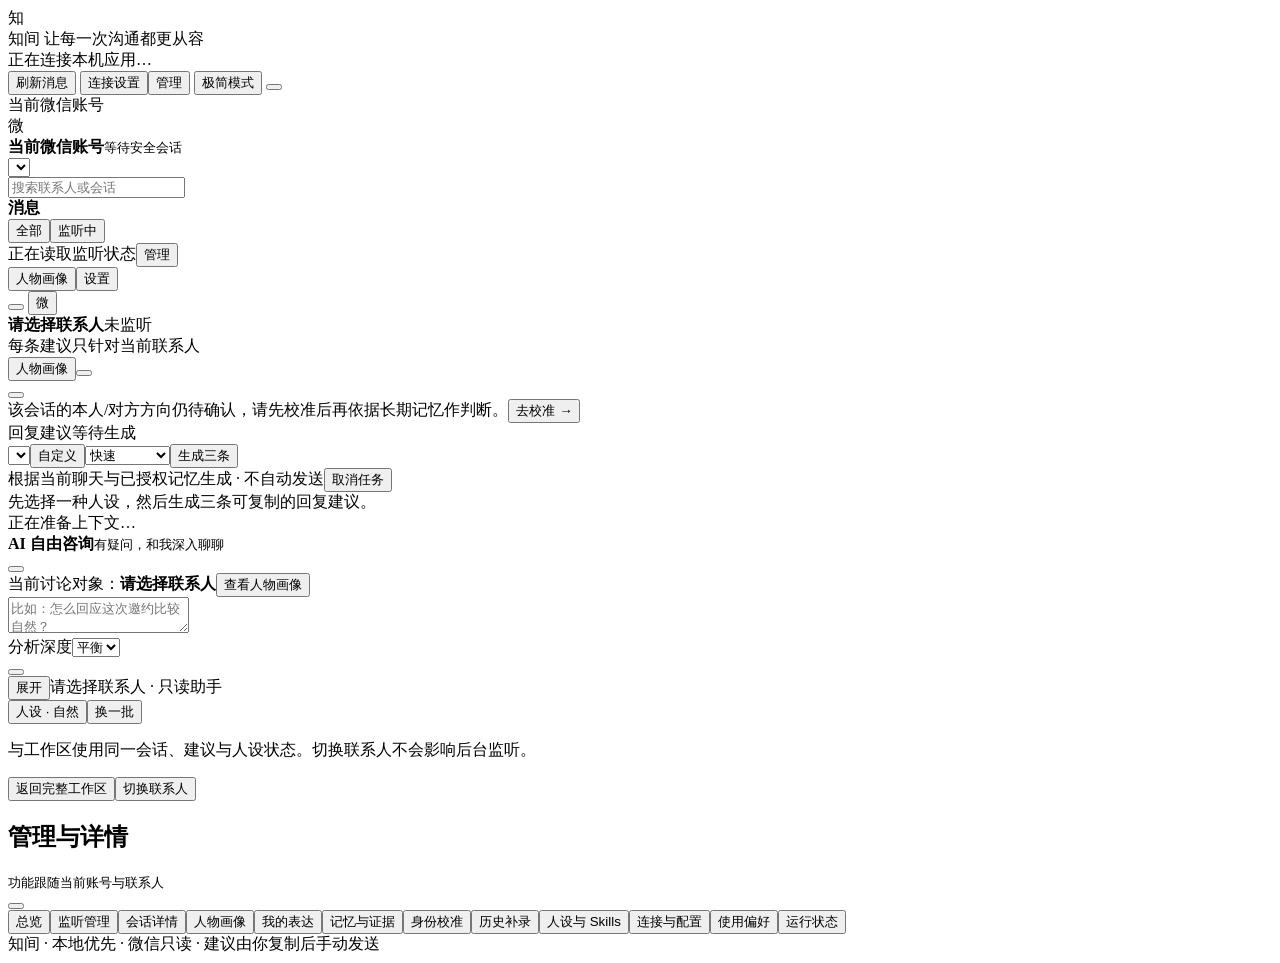
==== commit 9638adaa: "暂存" ====
--- a/src/WeChatAiCopilot.Api/wwwroot/index.html
+++ b/src/WeChatAiCopilot.Api/wwwroot/index.html
@@ -1,392 +1,75 @@
-<!doctype html>
+<!DOCTYPE html>
 <html lang="zh-CN">
 <head>
-  <meta charset="utf-8" />
-  <meta name="viewport" content="width=device-width, initial-scale=1, viewport-fit=cover" />
-  <meta name="color-scheme" content="light" />
-  <meta name="theme-color" content="#f5f8f7" />
-  <title>知间 · 微信 AI 沟通助手</title>
-  <link rel="stylesheet" href="styles.css?v=20261012-2" />
-  <script defer src="app.js?v=20261012-2"></script>
+<meta charset="UTF-8" />
+<meta name="viewport" content="width=device-width, initial-scale=1, viewport-fit=cover" />
+<meta name="color-scheme" content="light" />
+<title>知间 · 微信 AI 沟通助手</title>
+<link rel="stylesheet" href="/styles.css" />
 </head>
 <body>
-  <div id="app" class="app-shell">
-    <header class="app-header">
-      <a class="brand" href="/" aria-label="知间工作区">
-        <span class="brand-mark" aria-hidden="true">知</span>
-        <span class="brand-copy">
-          <span class="brand-name">知间 <span>· 微信 AI 沟通助手</span></span>
-          <span class="brand-tagline">PRIVATE CONVERSATION COPILOT</span>
-        </span>
-      </a>
+<div id="app">
+<header class="topbar">
+ <div class="brand"><span class="brandmark">知</span><div class="brandname">知间 <span class="brandtag">让每一次沟通都更从容</span></div></div>
+ <div class="topright">
+  <div class="demo-pill"><span class="demo-dot"></span> 正在连接本机应用…</div>
+  <button class="top-chip hide-med" data-action="refresh" title="读取真实消息并检查建议版本"><span data-icon="zap"></span><span class="label">刷新消息</span></button>
+  <button class="top-chip hide-mobile" data-action="drawer" data-tab="setup"><span data-icon="settings"></span><span class="label">连接设置</span></button><button class="top-chip hide-mobile" data-action="drawer" data-tab="overview"><span data-icon="sliders"></span><span class="label">管理</span></button>
+  <button class="top-chip" data-action="focus"><span data-icon="minimize"></span><span class="label">极简模式</span></button>
+  <button class="iconbtn mobile-contacts" data-action="mobile-contacts" aria-label="联系人"><span data-icon="users"></span></button>
+ </div>
+</header>
+<div class="app-body">
+ <aside class="sidebar" id="sidebar">
+  <div class="side-top">
+   <div class="subhead">当前微信账号</div>
+   <div class="account-select-wrap"><span class="account-logo">微</span><div class="accopy"><strong id="accountName">当前微信账号</strong><small id="accountSub">等待安全会话</small></div><span class="account-chev" data-icon="chevron-down"></span><select id="accountSelect" aria-label="切换微信账号"></select></div>
+   <div class="side-search"><span data-icon="search"></span><input id="contactSearch" aria-label="搜索联系人" placeholder="搜索联系人或会话" autocomplete="off" /></div>
+  </div>
+  <div class="list-controls"><strong>消息</strong><div class="filter-group"><button data-action="filter" data-filter="all" class="active">全部</button><button data-action="filter" data-filter="listening">监听中</button></div></div>
+  <div class="conv-list" id="conversationList"></div>
+  <div class="side-bottom"><div class="listen-summary"><span><span class="live-light"></span><span id="listenCount">正在读取监听状态</span></span><button class="textbtn" data-action="drawer" data-tab="listening">管理</button></div><div class="side-actions"><button class="secondary" data-action="drawer" data-tab="portrait"><span data-icon="users"></span>人物画像</button><button class="secondary" data-action="drawer" data-tab="overview"><span data-icon="settings"></span>设置</button></div></div>
+ </aside>
+ <main class="chat-section">
+  <div class="chat-header">
+   <button class="iconbtn mobile-contacts" data-action="mobile-contacts" aria-label="打开联系人列表"><span data-icon="menu"></span></button>
+   <button class="avatar" id="chatAvatar" data-action="drawer" data-tab="portrait" aria-label="打开联系人画像">微</button><div class="chat-title-group"><div class="chat-title"><strong id="chatTitle">请选择联系人</strong><span class="status-mini off" id="chatStatus">未监听</span></div><div class="chat-subtitle" id="chatSubtitle">每条建议只针对当前联系人</div></div>
+   <div class="chat-actions"><button class="secondary portrait-shortcut hide-mobile" data-action="drawer" data-tab="portrait" title="打开该联系人的人物画像"><span data-icon="users"></span>人物画像</button><button class="iconbtn mobile-ai-open" data-action="ai-open" title="打开 AI 咨询"><span data-icon="sparkles"></span></button><div class="chat-divider"></div><button class="iconbtn" data-action="drawer" data-tab="conversation" title="当前会话详情与操作"><span data-icon="more-horizontal"></span></button></div>
+  </div>
+  <div id="identityBanner" class="identity-banner hidden"><span>该会话的本人/对方方向仍待确认，请先校准后再依据长期记忆作判断。</span><button data-action="drawer" data-tab="identity">去校准 →</button></div>
+  <div class="chat-timeline" id="chatTimeline"></div>
+  <section class="suggest-dock" aria-label="AI 回复建议">
+    <div class="suggest-bar"><div class="section-mini-title"><span class="spark" data-icon="sparkles"></span><span>回复建议</span><span id="suggestStatus" class="gen-status">等待生成</span></div><div class="suggest-settings"><select id="personaSelect" class="pill-select" aria-label="回复人设"></select><button type="button" class="skill-shortcut" data-action="skill-new" data-kind="persona" title="创建自己的回复人设">自定义</button><select id="thinkingSelect" class="pill-select" aria-label="思考强度"><option value="Quick">快速</option><option value="Balanced">平衡</option><option value="Deep">深度</option><option value="Max">Max · 复核</option></select><button id="generateButton" class="small-primary" data-action="generate"><span id="generateLabel">生成三条</span></button></div></div>
+    <div class="suggest-info"><span id="suggestInfo">根据当前聊天与已授权记忆生成 · 不自动发送</span><button id="cancelGen" class="small-plain hidden" data-action="cancel-generate">取消任务</button></div>
+    <div id="suggestions" class="suggest-list"><div class="suggest-placeholder">先选择一种人设，然后生成三条可复制的回复建议。</div></div>
+    <div id="suggestProgress" class="suggest-progress hidden"><span class="spinner"></span><span id="progressText">正在准备上下文…</span></div>
+  </section>
+ </main>
+ <aside class="ai-panel" id="aiPanel">
+  <div class="ai-top"><span class="ai-icon" data-icon="sparkles"></span><div class="ai-title"><strong>AI 自由咨询</strong><small>有疑问，和我深入聊聊</small></div><button class="iconbtn mobile-ai-open" data-action="ai-close" aria-label="关闭 AI 咨询"><span data-icon="x"></span></button></div>
+  <div class="ai-linked"><span>当前讨论对象：<strong id="aiContact">请选择联系人</strong></span><button class="textbtn" data-action="drawer" data-tab="portrait">查看人物画像 <span data-icon="arrow-right"></span></button></div>
+  <div class="ai-scroll" id="aiScroll"></div>
+  <div class="ai-composer"><textarea id="aiInput" placeholder="比如：怎么回应这次邀约比较自然？" aria-label="向 AI 自由提问"></textarea><div class="composer-footer"><div class="composer-meta"><span>分析深度</span><select id="consultThinking" aria-label="自由咨询思考强度"><option value="Quick">快速</option><option value="Balanced" selected>平衡</option><option value="Deep">深度</option><option value="Max">Max</option></select></div><button id="aiSend" class="sendbtn" data-action="ask" title="发送咨询问题"><span data-icon="send"></span></button></div></div>
+ </aside>
+</div>
+<div id="aiOverlay" class="ai-overlay hidden" data-action="ai-close"></div>
+<div id="sideOverlay" class="mobile-side-scrim hidden" data-action="mobile-contacts"></div>
+<!-- Focus mode intentionally has exactly 3 candidates + two controls + expand. -->
+<section class="focus-view" id="focusView"><div class="focus-card">
+ <div class="focus-top"><button class="focus-expand" data-action="focus-expand"><span data-icon="maximize"></span> 展开</button><span class="focus-caption" id="focusName">请选择联系人 · 只读助手</span></div>
+ <div class="focus-cards" id="focusChoices"></div>
+ <div id="focusStatus" class="focus-status hidden"></div>
+ <div class="focus-controls"><button id="focusPersona" class="focus-control" data-action="focus-persona"><span data-icon="smile"></span><span id="focusPersonaName">人设 · 自然</span></button><button class="focus-control" data-action="generate"><span data-icon="refresh"></span>换一批</button></div>
+ <div id="focusDetails" class="focus-details hidden"><p id="focusExplanation">与工作区使用同一会话、建议与人设状态。切换联系人不会影响后台监听。</p><button class="secondary" data-action="workspace">返回完整工作区</button><button class="secondary" data-action="focus-choose">切换联系人</button></div>
+</div></section>
+<div id="scrim" class="scrim hidden" data-action="close-drawer"></div>
+<section class="drawer hidden" id="drawer" role="dialog" aria-modal="true" aria-label="应用管理与联系人详情">
+ <header class="drawer-head"><div class="headgroup"><span class="spark" data-icon="sliders"></span><div><h2>管理与详情</h2><small>功能跟随当前账号与联系人</small></div></div><button class="iconbtn" data-action="close-drawer" aria-label="关闭"><span data-icon="x"></span></button></header>
+ <div class="drawer-body"><nav class="drawer-tabs" id="drawerTabs"><button class="drawer-tab active" data-action="tab" data-tab="overview"><span data-icon="home"></span>总览</button><button class="drawer-tab" data-action="tab" data-tab="listening"><span data-icon="radio"></span>监听管理</button><button class="drawer-tab" data-action="tab" data-tab="conversation"><span data-icon="message"></span>会话详情</button><button class="drawer-tab" data-action="tab" data-tab="portrait"><span data-icon="users"></span>人物画像</button><button class="drawer-tab" data-action="tab" data-tab="self"><span data-icon="smile"></span>我的表达</button><button class="drawer-tab" data-action="tab" data-tab="memories"><span data-icon="book"></span>记忆与证据</button><button class="drawer-tab" data-action="tab" data-tab="identity"><span data-icon="users"></span>身份校准</button><button class="drawer-tab" data-action="tab" data-tab="history"><span data-icon="history"></span>历史补录</button><button class="drawer-tab" data-action="tab" data-tab="agent"><span data-icon="sparkles"></span>人设与 Skills</button><button class="drawer-tab" data-action="tab" data-tab="setup"><span data-icon="settings"></span>连接与配置</button><button class="drawer-tab" data-action="tab" data-tab="preferences"><span data-icon="sliders"></span>使用偏好</button><button class="drawer-tab" data-action="tab" data-tab="health"><span data-icon="radio"></span>运行状态</button></nav><div id="drawerContent" class="drawer-main"></div></div>
+ <footer class="drawer-footer">知间 · 本地优先 · 微信只读 · 建议由你复制后手动发送</footer>
+</section>
+<div id="toast" class="toast" role="status" aria-live="polite"></div>
 
-      <nav class="mode-switch" aria-label="界面模式">
-        <button type="button" class="mode-button is-active" data-mode="workspace" aria-pressed="true">工作区</button>
-        <button type="button" class="mode-button" data-mode="minimal" aria-pressed="false">极简模式</button>
-      </nav>
-
-      <div class="service-indicator" id="serviceIndicator" role="status">
-        <span class="status-dot" aria-hidden="true"></span>
-        <span id="serviceIndicatorText">等待授权</span>
-      </div>
-    </header>
-
-    <div id="workspaceView" class="workspace-layout">
-      <aside class="sidebar" aria-label="工作区导航">
-        <div class="sidebar-label">工作台</div>
-        <nav class="side-nav">
-          <button type="button" class="side-link is-current" data-page="chat" aria-current="page"><span class="nav-icon" aria-hidden="true">◫</span>聊天与 AI</button>
-          <button type="button" class="side-link" data-page="connection"><span class="nav-icon" aria-hidden="true">⌁</span>接入与会话</button>
-          <button type="button" class="side-link" data-page="memory"><span class="nav-icon" aria-hidden="true">◇</span>记忆与资料</button>
-          <span class="side-link is-unavailable" aria-disabled="true"><span class="nav-icon" aria-hidden="true">✳</span>AI 与 Skills <small>待接入</small></span>
-          <button type="button" class="side-link" data-page="status"><span class="nav-icon" aria-hidden="true">▤</span>系统状态</button>
-        </nav>
-        <div class="sidebar-note">
-          <span class="note-mark" aria-hidden="true">i</span>
-          <p>聊天、记忆和身份方向只在授权读取后显示；AI 功能状态以服务端配置与响应为准。</p>
-        </div>
-      </aside>
-
-      <main id="mainContent" class="main-content">
-        <section id="chatPage" class="workspace-page" aria-labelledby="chatPageTitle">
-        <div class="page-heading">
-          <div>
-            <div class="eyebrow">CONVERSATION WORKSPACE</div>
-            <h1 id="chatPageTitle">聊天工作区</h1>
-            <p>同屏查看当前会话，并在侧边讨论沟通想法。</p>
-          </div>
-          <button type="button" class="button button-soft" data-mode="minimal" aria-label="切换到极简模式">
-            <span aria-hidden="true">↗</span> 进入极简模式
-          </button>
-        </div>
-
-        <div class="chat-page-tools" aria-label="当前会话">
-          <label class="sr-only" for="chatAccountSelect">微信账号</label>
-          <select id="chatAccountSelect" class="field select scope-select" disabled>
-            <option value="">等待授权读取账号</option>
-          </select>
-          <div class="chat-selected">
-            <div class="session-avatar" aria-hidden="true">知</div>
-            <div class="chat-selected-copy">
-              <strong id="chatSessionValue">等待授权读取当前会话</strong>
-              <span id="chatSessionType">服务器授权范围固定，不由此页切换</span>
-            </div>
-          </div>
-          <span id="chatCaptureStatus" class="pill pill-pending">等待授权</span>
-          <label class="sr-only" for="chatConversationSelect">当前授权会话</label>
-          <select id="chatConversationSelect" class="field select" disabled>
-            <option value="">等待授权读取</option>
-          </select>
-        </div>
-
-        <div class="conversation-grid">
-          <section class="panel chat-panel" aria-labelledby="chatPanelTitle">
-            <div class="panel-heading">
-              <div>
-                <h2 id="chatPanelTitle"><span class="heading-icon chat-icon" aria-hidden="true">◫</span>聊天记录</h2>
-                <p>当前会话的只读消息上下文</p>
-              </div>
-              <span id="messageStatusPill" class="pill pill-muted">等待授权</span>
-            </div>
-
-            <div class="message-area" aria-live="polite">
-              <div class="empty-state" id="messageState">
-                <div class="empty-illustration" aria-hidden="true"><span></span><span></span><span></span></div>
-                <h3>尚未读取聊天记录</h3>
-                <p>请先在“接入与会话”完成授权读取。当前页面没有预置或模拟聊天内容。</p>
-              </div>
-            </div>
-
-            <div class="suggestion-area">
-              <div class="suggestion-heading">
-                <div><h3><span class="sparkle" aria-hidden="true">✳</span>回复建议</h3><p>点击单条建议复制，之后由你在微信手动粘贴</p></div>
-                <span id="suggestionStatus" class="pill pill-muted">等待授权</span>
-              </div>
-              <div id="suggestionState" class="suggestion-unavailable" role="status">
-                <span class="unavailable-icon" aria-hidden="true">…</span>
-                <span><strong id="suggestionStateTitle">等待授权</strong><small id="suggestionStateDetail">完成授权并读取服务器人设目录后，才能请求建议。</small></span>
-              </div>
-              <div id="suggestionList" class="work-choice-list" aria-live="polite"></div>
-              <div class="suggestion-controls" aria-label="建议控制项">
-                <label class="sr-only" for="replyProfileSelect">建议执行档位</label>
-                <select id="replyProfileSelect" class="profile-select" disabled aria-describedby="replyProfileHelp">
-                  <option value="Quick">等待服务器档位目录</option>
-                </select>
-                <label class="sr-only" for="personaSelect">人设预设</label>
-                <select id="personaSelect" class="persona-select" disabled aria-describedby="personaHelp">
-                  <option>等待服务器人设目录</option>
-                </select>
-                <button id="reloadPersonas" type="button" class="button button-secondary" hidden>重试人设目录</button>
-                <button id="generateSuggestions" type="button" class="button button-soft" disabled>生成三条建议</button>
-                <button id="cancelSuggestion" type="button" class="button button-secondary" hidden>取消生成</button>
-                <span id="personaHelp" class="control-help">人设列表来自服务端配置</span>
-                <span id="replyProfileHelp" class="control-help">档位由服务端控制上下文和历史检索范围</span>
-                <span id="suggestionFeedback" class="suggestion-feedback" role="status" aria-live="polite"></span>
-              </div>
-            </div>
-          </section>
-
-          <section class="panel consult-panel" aria-labelledby="consultPanelTitle">
-            <div class="panel-heading">
-              <div>
-                <h2 id="consultPanelTitle"><span class="heading-icon consult-icon" aria-hidden="true">✳</span>AI 自由咨询</h2>
-                <p>围绕当前会话进行分析与讨论</p>
-              </div>
-              <span id="consultationStatus" class="pill pill-muted">等待授权</span>
-            </div>
-            <div class="consult-body">
-              <div class="consult-welcome">
-                <span class="consult-orb" aria-hidden="true">✳</span>
-                <h3>有想法时，可以在这里展开讨论</h3>
-                <p>咨询会绑定当前服务器授权会话，历史记录从服务端恢复。</p>
-              </div>
-              <div id="consultationTurns" class="agent-dialog" aria-live="polite">
-                <div class="consultation-empty"><strong>尚无咨询记录</strong><span>提交问题后会创建或恢复当前会话的咨询线程。</span></div>
-              </div>
-            </div>
-            <form id="consultationForm" class="consult-compose">
-              <div class="consultation-profile-row">
-                <label for="consultationProfileSelect">本轮咨询档位</label>
-                <select id="consultationProfileSelect" class="profile-select" disabled>
-                  <option value="Balanced">等待服务器档位目录</option>
-                </select>
-              </div>
-              <label class="sr-only" for="consultQuestion">向 AI 咨询</label>
-              <textarea id="consultQuestion" rows="3" disabled maxlength="4000" placeholder="输入希望咨询的问题"></textarea>
-              <div class="agent-send-bar">
-                <span id="consultationHint">仅提交给 AI 咨询，不会发送微信消息</span>
-                <button id="cancelConsultation" type="button" class="button button-secondary" hidden>取消咨询</button>
-                <button id="consultSubmit" type="submit" class="button button-soft" disabled>提交给 AI</button>
-              </div>
-              <p id="consultationNotice" class="consultation-notice" role="status" aria-live="polite">请先在“接入与会话”完成授权读取。</p>
-            </form>
-          </section>
-        </div>
-        </section>
-
-        <section id="connectionPage" class="workspace-page" aria-labelledby="connectionPageTitle" hidden>
-          <div class="page-heading">
-            <div>
-              <div class="eyebrow">ACCOUNT & CONVERSATION</div>
-              <h1 id="connectionPageTitle">接入与会话</h1>
-              <p>选择已导入账号与会话。查看会话和订阅 Reader 监听目标是分开的操作。</p>
-            </div>
-          </div>
-
-          <div class="selection-card connection-selection-card">
-            <form id="webAuthForm" class="auth-bar" autocomplete="off">
-              <label class="auth-label" for="webToken">Web Bearer token 值</label>
-              <input id="webToken" class="auth-token" type="password" autocomplete="new-password" spellcheck="false" placeholder="粘贴 Authentication:WebBearerToken 配置值，不含 Bearer 前缀" />
-              <button id="connectApi" type="submit" class="button button-soft">连接并读取</button>
-              <button id="clearApi" type="button" class="auth-clear">清除</button>
-              <span id="apiStatus" class="auth-status" data-state="idle" role="status" aria-live="polite">token 仅保存在当前页面内存；提交后输入框会清空，不写入浏览器存储。</span>
-            </form>
-
-            <section class="session-bar" aria-label="服务器当前授权会话">
-              <div class="session-avatar" aria-hidden="true">知</div>
-              <div class="session-meta">
-                <span class="session-title">当前账号与会话</span>
-                <span id="currentSessionValue" class="session-value">等待授权读取</span>
-              </div>
-              <span id="currentSessionStatus" class="pill pill-pending"><span class="pill-dot" aria-hidden="true"></span>等待授权</span>
-              <label class="sr-only" for="accountSelect">微信账号</label>
-              <select id="accountSelect" class="field select scope-select" disabled>
-                <option value="">等待授权读取账号</option>
-              </select>
-              <label class="sr-only" for="conversationSelect">当前服务端会话</label>
-              <select id="conversationSelect" class="conversation-select" disabled aria-describedby="selectionHelp">
-                <option value="">等待授权读取</option>
-              </select>
-              <span id="selectionHelp" class="sr-only">会话列表来自已导入的 Direct 会话；读取时服务端验证账号与会话关系。</span>
-            </section>
-          </div>
-
-          <section class="status-card reader-directory-card" aria-labelledby="readerDirectoryTitle">
-            <div class="status-card-heading">
-              <span class="status-icon" aria-hidden="true">⌕</span>
-              <div><p class="eyebrow">LOCAL DIRECTORY</p><h2 id="readerDirectoryTitle">发现本机 Direct 会话</h2></div>
-            </div>
-            <p class="status-note">仅在你点击后读取当前活动微信账号的会话目录，保存会话 ID 和显示名；不会上传消息摘要或聊天正文。</p>
-            <div class="reader-directory-actions">
-              <button id="discoverReaderSessions" type="button" class="button button-secondary" disabled>扫描本机会话目录</button>
-              <span id="discoveryStatus" role="status" aria-live="polite">等待 Web 授权</span>
-            </div>
-          </section>
-
-          <section class="status-card reader-targets-card" aria-labelledby="readerTargetsTitle">
-            <div class="status-card-heading">
-              <span class="status-icon" aria-hidden="true">✓</span>
-              <div><p class="eyebrow">READER TARGETS</p><h2 id="readerTargetsTitle">后台监听会话</h2></div>
-              <button id="saveReaderTargets" type="button" class="button button-soft" disabled>保存监听目标</button>
-            </div>
-            <p class="status-note">这些目标独立于当前查看会话；最多同时选择 20 个 Direct 会话。状态以 Reader 心跳为准。</p>
-            <label class="sr-only" for="readerTargetSearch">筛选会话目录</label>
-            <input id="readerTargetSearch" class="reader-target-search" type="search" autocomplete="off" placeholder="搜索已发现的会话" disabled />
-            <div id="readerTargetList" class="reader-target-list" role="group" aria-label="选择后台监听会话">
-              <span class="directory-empty">授权后读取已导入会话。</span>
-            </div>
-            <p id="readerTargetStatus" class="reader-target-feedback" role="status" aria-live="polite"></p>
-          </section>
-
-          <section class="status-card capture-card" aria-labelledby="captureStateTitle">
-            <div class="status-card-heading">
-              <span class="status-icon" aria-hidden="true">◎</span>
-              <div><p class="eyebrow">CAPTURE STATUS</p><h2 id="captureStateTitle">采集状态</h2></div>
-            </div>
-            <dl class="status-list">
-              <div><dt>服务器返回状态</dt><dd id="captureStateValue">等待授权读取</dd></div>
-            </dl>
-            <p class="status-note">当前版本尚未接入 Reader 心跳时，实时采集状态会显示为未知；选择会话不会改变监听目标。</p>
-          </section>
-
-          <details id="perspective" class="identity-preview">
-            <summary>
-              <span class="identity-summary-icon" aria-hidden="true">⇄</span>
-              <span class="identity-summary-copy"><strong>发送者身份校准</strong><small id="perspectiveSummary">等待读取方向状态</small></span>
-              <span id="perspectiveStatus" class="identity-summary-status">等待授权</span>
-            </summary>
-            <div class="identity-content">
-              <p id="identityHelp">授权读取后展示当前会话的身份范围。待确认时可确认当前预览，也可互换两方后再确认。</p>
-              <div class="identity-pair" aria-live="polite">
-                <div class="identity-side"><span>本人预览</span><strong data-identity="self">等待授权读取</strong></div>
-                <span class="identity-arrows" aria-hidden="true">⇄</span>
-                <div class="identity-side"><span>联系人预览</span><strong data-identity="contact">等待授权读取</strong></div>
-              </div>
-              <div class="identity-actions">
-                <button type="button" class="button button-soft" id="confirmCurrent" hidden disabled>确认当前方向</button>
-                <button type="button" class="button button-secondary" id="swapPreview" disabled>互换并确认</button>
-                <span id="previewState" class="local-only-label">尚无可比较身份候选</span>
-              </div>
-              <div id="confirmHelp" class="confirm-help" role="status">需先读取到唯一且可比较的身份范围。</div>
-            </div>
-          </details>
-        </section>
-
-        <section id="memoryPage" class="workspace-page" aria-labelledby="memoryPageTitle" hidden>
-          <div class="page-heading">
-            <div>
-              <div class="eyebrow">MEMORY & CONTEXT</div>
-              <h1 id="memoryPageTitle">记忆与资料</h1>
-              <p>维护当前服务器会话范围内的人工记忆；无聊天证据的条目会明确标为用户备注。</p>
-            </div>
-          </div>
-          <div class="memory-session-summary">
-            <span class="session-avatar" aria-hidden="true">知</span>
-            <div><span class="session-title">当前授权会话</span><strong id="memoryCurrentSession">等待授权读取</strong></div>
-          </div>
-
-        <section id="memory" class="memory-section" aria-labelledby="memoryTitle">
-          <div class="card memory-card-shell">
-            <div class="card-head memory-heading">
-              <div>
-                <h2 id="memoryTitle">可维护记忆</h2>
-                <p>范围由服务端限定为当前账号与会话。没有聊天证据的人工条目会标成“用户备注”。</p>
-              </div>
-              <div class="memory-heading-actions">
-                <span id="memoryStatus" class="pill pill-muted">等待授权</span>
-                <button id="reloadMemories" type="button" class="button button-secondary" disabled>重新读取</button>
-              </div>
-            </div>
-            <div id="memoryFeedback" class="memory-feedback" role="status" aria-live="polite">请先在“接入与会话”完成授权读取。</div>
-            <div class="memory-layout">
-              <form id="memoryCreateForm" class="memory-create-form">
-                <h3>添加用户备注</h3>
-                <p class="memory-form-note">这是人工录入内容；未关联消息证据时会明确标成用户备注，不当作聊天事实。</p>
-                <fieldset id="memoryCreateFields" disabled>
-                  <label class="memory-field-label" for="memorySubjectType">归属对象</label>
-                  <select id="memorySubjectType" class="memory-field">
-                    <option value="Contact">联系人</option>
-                    <option value="WechatAccount">本人账号</option>
-                  </select>
-
-                  <label class="memory-field-label" for="memoryText">记忆内容 <span>最多 4,000 字符</span></label>
-                  <textarea id="memoryText" class="memory-field memory-textarea" rows="4" maxlength="8000" required placeholder="写下需要保留的事实、偏好或背景；请注明这是人工备注"></textarea>
-
-                  <div class="memory-field-row">
-                    <div>
-                      <label class="memory-field-label" for="memoryCategory">分类 <span>可选</span></label>
-                      <input id="memoryCategory" class="memory-field" maxlength="200" placeholder="例如：偏好、计划" />
-                    </div>
-                    <div>
-                      <label class="memory-field-label" for="memoryObservedAt">相关时间 <span>可选</span></label>
-                      <input id="memoryObservedAt" class="memory-field" type="datetime-local" />
-                    </div>
-                  </div>
-                  <button id="createMemoryButton" type="submit" class="button button-soft memory-submit">保存为用户备注</button>
-                </fieldset>
-              </form>
-
-              <div class="memory-items-area">
-                <div class="memory-items-heading">
-                  <h3>当前会话记忆</h3>
-                  <span id="memoryCount" class="micro">尚未读取</span>
-                </div>
-                <div id="memoryItemsState" class="memory-items-state">等待授权读取。</div>
-                <div id="memoryList" class="memory-list" aria-live="polite"></div>
-              </div>
-            </div>
-          </div>
-        </section>
-        </section>
-
-        <section id="statusPage" class="workspace-page status-page" aria-labelledby="statusPageTitle" hidden>
-          <div class="page-heading">
-            <div>
-              <div class="eyebrow">SYSTEM STATUS</div>
-              <h1 id="statusPageTitle">系统状态</h1>
-              <p>查看 API、数据库、Reader 和最近 AI 任务的状态。此页只显示运行元数据，不显示聊天正文、账号 ID 或令牌。</p>
-            </div>
-            <button id="refreshSystemStatus" type="button" class="button button-soft" disabled>刷新状态</button>
-          </div>
-
-          <div id="systemStatusFeedback" class="status-feedback" role="status" aria-live="polite">请先在“接入与会话”完成授权。</div>
-          <div class="system-status-grid" aria-label="服务状态">
-            <article class="status-card system-status-card"><div class="status-card-heading"><span class="status-icon">⌁</span><div><p class="eyebrow">API</p><h2>服务进程</h2></div></div><strong id="apiHealthValue" class="system-status-value">等待读取</strong><p id="apiHealthDetail" class="status-note">等待授权读取健康状态。</p></article>
-            <article class="status-card system-status-card"><div class="status-card-heading"><span class="status-icon">▦</span><div><p class="eyebrow">DATABASE</p><h2>PostgreSQL</h2></div></div><strong id="databaseHealthValue" class="system-status-value">等待读取</strong><p id="databaseHealthDetail" class="status-note">数据库状态未知。</p></article>
-            <article class="status-card system-status-card"><div class="status-card-heading"><span class="status-icon">✳</span><div><p class="eyebrow">AI RUNTIME</p><h2>AI 运行配置</h2></div></div><strong id="agentRuntimeValue" class="system-status-value">等待读取</strong><p id="agentRuntimeDetail" class="status-note">运行方式未知。</p></article>
-          </div>
-
-          <section class="status-card system-status-section" aria-labelledby="readerStatusTitle">
-            <div class="status-card-heading"><span class="status-icon">⌕</span><div><p class="eyebrow">WECHAT READER</p><h2 id="readerStatusTitle">本机读取器</h2></div></div>
-            <div id="readerStatusList" class="system-status-list"><p class="system-status-empty">等待读取 Reader 心跳。</p></div>
-          </section>
-
-          <div class="system-status-grid system-status-grid-secondary">
-            <article class="status-card system-status-card"><div class="status-card-heading"><span class="status-icon">◷</span><div><p class="eyebrow">LATEST AGENT RUN</p><h2>最近 AI 任务</h2></div></div><strong id="agentRunValue" class="system-status-value">等待读取</strong><p id="agentRunDetail" class="status-note">运行记录状态未知。</p></article>
-            <article class="status-card system-status-card"><div class="status-card-heading"><span class="status-icon">◇</span><div><p class="eyebrow">MEMORY</p><h2>自动记忆配置</h2></div></div><strong id="memoryRuntimeValue" class="system-status-value">等待读取</strong><p id="memoryRuntimeDetail" class="status-note">仅显示是否选用了生成运行时，不代表已经成功沉淀。</p></article>
-            <article class="status-card system-status-card"><div class="status-card-heading"><span class="status-icon">⇧</span><div><p class="eyebrow">HISTORY JOBS</p><h2>历史补录任务</h2></div></div><strong id="historyJobsValue" class="system-status-value">等待读取</strong><p id="historyJobsDetail" class="status-note">历史补录任务进度目前没有产品接口。</p></article>
-          </div>
-        </section>
-      </main>
-    </div>
-
-    <main id="minimalView" class="minimal-view" hidden>
-      <section class="minimal-card" aria-label="极简回复建议">
-        <div class="minimal-top">
-          <button type="button" class="expand-button" id="expandMinimal" aria-expanded="false" aria-controls="minimalDetails">
-            <span class="expand-chevron" aria-hidden="true">⌄</span>展开
-          </button>
-          <span id="minimalStatus" class="minimal-status"><span class="status-dot" aria-hidden="true"></span>等待授权</span>
-        </div>
-
-        <div id="minimalSuggestionState" class="minimal-suggestion-state">请先在“接入与会话”完成授权并加载人设目录。</div>
-        <div id="minimalChoices" class="minimal-choices" aria-label="回复建议"></div>
-
-        <div class="minimal-controls">
-          <button type="button" id="minimalPersonaButton" class="minimal-control persona-control" disabled><span aria-hidden="true">◉</span><span id="minimalPersonaLabel">人设 · 等待服务</span></button>
-          <button type="button" id="minimalRefresh" class="minimal-control refresh-control" disabled><span aria-hidden="true">↻</span>换一批</button>
-        </div>
-
-        <div id="minimalDetails" class="minimal-details" hidden>
-          <div class="minimal-detail-row"><span>当前会话</span><strong id="minimalCurrentSession">等待授权读取</strong></div>
-          <p>极简模式使用与聊天页相同的服务器授权会话和建议状态。接入前不会显示演示消息或虚构建议。</p>
-          <button type="button" class="button button-soft return-workspace" data-mode="workspace">返回工作区</button>
-        </div>
-      </section>
-    </main>
-
-    <div id="toast" class="toast" role="status" aria-live="polite" hidden></div>
-  </div>
-  <noscript><p class="noscript-note">此界面需要启用 JavaScript 才能切换工作区和极简模式。</p></noscript>
-</body>
-</html>
+</div>
+<script type="module" src="/v6/main.js"></script>
+</body></html>
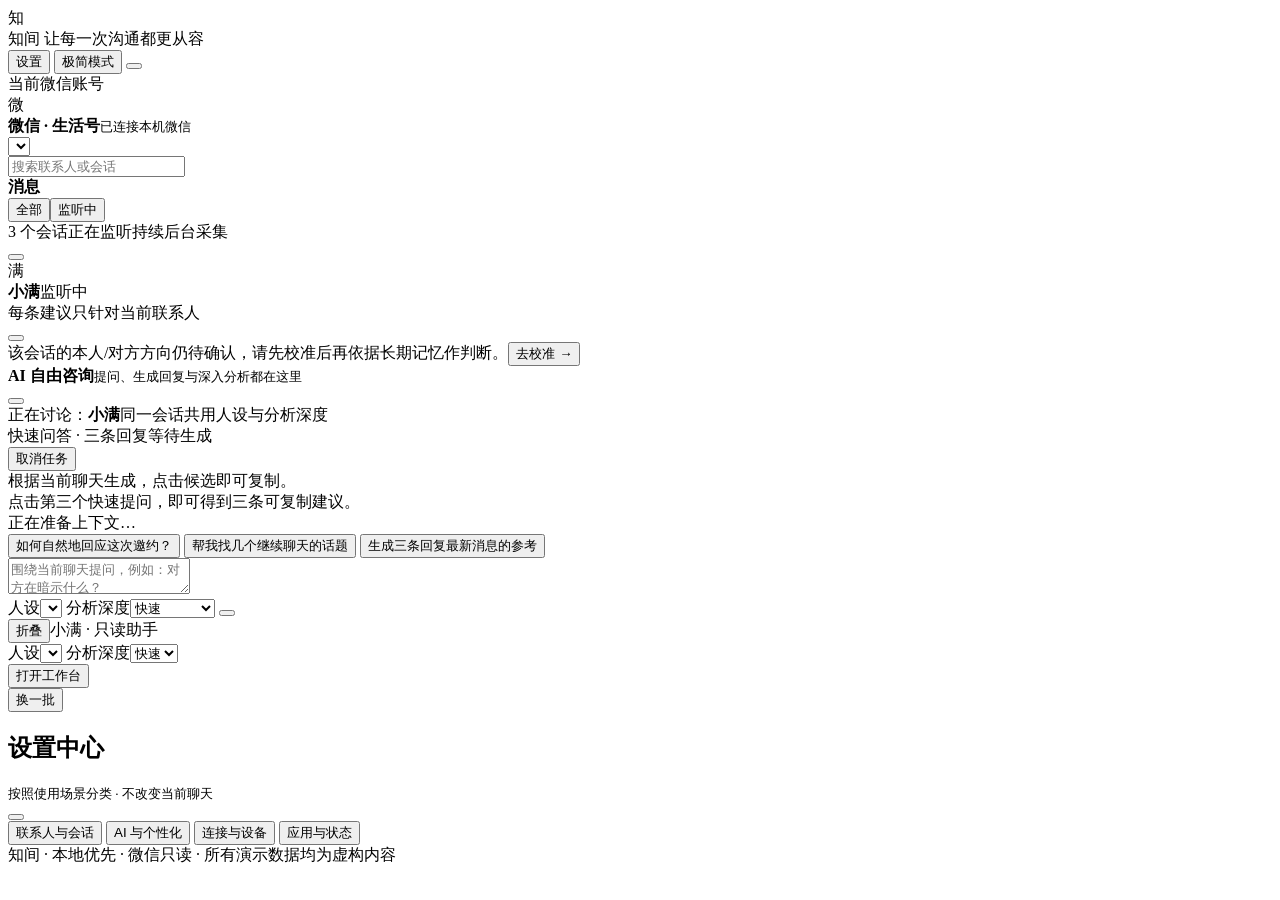
==== commit 25e6c214: "fix: 根入口改为 V8，并让一次性本机授权能承受浏览器冷启动 一键启动打开的是根路径，而根路径仍是 V6 页面；V6 前端本身在浏览器里加载不了， establishSession 因此从未执行，" ====
--- a/src/WeChatAiCopilot.Api/wwwroot/index.html
+++ b/src/WeChatAiCopilot.Api/wwwroot/index.html
@@ -1,75 +1,103 @@
 <!DOCTYPE html>
 <html lang="zh-CN">
 <head>
-<meta charset="UTF-8" />
-<meta name="viewport" content="width=device-width, initial-scale=1, viewport-fit=cover" />
-<meta name="color-scheme" content="light" />
+<meta charset="utf-8"/>
+<meta content="width=device-width, initial-scale=1, viewport-fit=cover" name="viewport"/>
+<meta content="light" name="color-scheme"/>
 <title>知间 · 微信 AI 沟通助手</title>
-<link rel="stylesheet" href="/styles.css" />
+<link rel="stylesheet" href="/v8/styles.css"/>
 </head>
 <body>
 <div id="app">
 <header class="topbar">
- <div class="brand"><span class="brandmark">知</span><div class="brandname">知间 <span class="brandtag">让每一次沟通都更从容</span></div></div>
- <div class="topright">
-  <div class="demo-pill"><span class="demo-dot"></span> 正在连接本机应用…</div>
-  <button class="top-chip hide-med" data-action="refresh" title="读取真实消息并检查建议版本"><span data-icon="zap"></span><span class="label">刷新消息</span></button>
-  <button class="top-chip hide-mobile" data-action="drawer" data-tab="setup"><span data-icon="settings"></span><span class="label">连接设置</span></button><button class="top-chip hide-mobile" data-action="drawer" data-tab="overview"><span data-icon="sliders"></span><span class="label">管理</span></button>
-  <button class="top-chip" data-action="focus"><span data-icon="minimize"></span><span class="label">极简模式</span></button>
-  <button class="iconbtn mobile-contacts" data-action="mobile-contacts" aria-label="联系人"><span data-icon="users"></span></button>
- </div>
+<div class="brand"><span class="brandmark">知</span><div class="brandname">知间 <span class="brandtag">让每一次沟通都更从容</span></div></div>
+<div class="topright">
+<button class="top-chip" data-action="drawer" data-tab="contacts"><span data-icon="settings"></span><span class="label">设置</span></button>
+<button class="top-chip" data-action="focus"><span data-icon="minimize"></span><span class="label">极简模式</span></button>
+<button aria-label="联系人" class="iconbtn mobile-contacts" data-action="mobile-contacts"><span data-icon="users"></span></button>
+</div>
 </header>
 <div class="app-body">
- <aside class="sidebar" id="sidebar">
-  <div class="side-top">
-   <div class="subhead">当前微信账号</div>
-   <div class="account-select-wrap"><span class="account-logo">微</span><div class="accopy"><strong id="accountName">当前微信账号</strong><small id="accountSub">等待安全会话</small></div><span class="account-chev" data-icon="chevron-down"></span><select id="accountSelect" aria-label="切换微信账号"></select></div>
-   <div class="side-search"><span data-icon="search"></span><input id="contactSearch" aria-label="搜索联系人" placeholder="搜索联系人或会话" autocomplete="off" /></div>
-  </div>
-  <div class="list-controls"><strong>消息</strong><div class="filter-group"><button data-action="filter" data-filter="all" class="active">全部</button><button data-action="filter" data-filter="listening">监听中</button></div></div>
-  <div class="conv-list" id="conversationList"></div>
-  <div class="side-bottom"><div class="listen-summary"><span><span class="live-light"></span><span id="listenCount">正在读取监听状态</span></span><button class="textbtn" data-action="drawer" data-tab="listening">管理</button></div><div class="side-actions"><button class="secondary" data-action="drawer" data-tab="portrait"><span data-icon="users"></span>人物画像</button><button class="secondary" data-action="drawer" data-tab="overview"><span data-icon="settings"></span>设置</button></div></div>
- </aside>
- <main class="chat-section">
-  <div class="chat-header">
-   <button class="iconbtn mobile-contacts" data-action="mobile-contacts" aria-label="打开联系人列表"><span data-icon="menu"></span></button>
-   <button class="avatar" id="chatAvatar" data-action="drawer" data-tab="portrait" aria-label="打开联系人画像">微</button><div class="chat-title-group"><div class="chat-title"><strong id="chatTitle">请选择联系人</strong><span class="status-mini off" id="chatStatus">未监听</span></div><div class="chat-subtitle" id="chatSubtitle">每条建议只针对当前联系人</div></div>
-   <div class="chat-actions"><button class="secondary portrait-shortcut hide-mobile" data-action="drawer" data-tab="portrait" title="打开该联系人的人物画像"><span data-icon="users"></span>人物画像</button><button class="iconbtn mobile-ai-open" data-action="ai-open" title="打开 AI 咨询"><span data-icon="sparkles"></span></button><div class="chat-divider"></div><button class="iconbtn" data-action="drawer" data-tab="conversation" title="当前会话详情与操作"><span data-icon="more-horizontal"></span></button></div>
-  </div>
-  <div id="identityBanner" class="identity-banner hidden"><span>该会话的本人/对方方向仍待确认，请先校准后再依据长期记忆作判断。</span><button data-action="drawer" data-tab="identity">去校准 →</button></div>
-  <div class="chat-timeline" id="chatTimeline"></div>
-  <section class="suggest-dock" aria-label="AI 回复建议">
-    <div class="suggest-bar"><div class="section-mini-title"><span class="spark" data-icon="sparkles"></span><span>回复建议</span><span id="suggestStatus" class="gen-status">等待生成</span></div><div class="suggest-settings"><select id="personaSelect" class="pill-select" aria-label="回复人设"></select><button type="button" class="skill-shortcut" data-action="skill-new" data-kind="persona" title="创建自己的回复人设">自定义</button><select id="thinkingSelect" class="pill-select" aria-label="思考强度"><option value="Quick">快速</option><option value="Balanced">平衡</option><option value="Deep">深度</option><option value="Max">Max · 复核</option></select><button id="generateButton" class="small-primary" data-action="generate"><span id="generateLabel">生成三条</span></button></div></div>
-    <div class="suggest-info"><span id="suggestInfo">根据当前聊天与已授权记忆生成 · 不自动发送</span><button id="cancelGen" class="small-plain hidden" data-action="cancel-generate">取消任务</button></div>
-    <div id="suggestions" class="suggest-list"><div class="suggest-placeholder">先选择一种人设，然后生成三条可复制的回复建议。</div></div>
-    <div id="suggestProgress" class="suggest-progress hidden"><span class="spinner"></span><span id="progressText">正在准备上下文…</span></div>
-  </section>
- </main>
- <aside class="ai-panel" id="aiPanel">
-  <div class="ai-top"><span class="ai-icon" data-icon="sparkles"></span><div class="ai-title"><strong>AI 自由咨询</strong><small>有疑问，和我深入聊聊</small></div><button class="iconbtn mobile-ai-open" data-action="ai-close" aria-label="关闭 AI 咨询"><span data-icon="x"></span></button></div>
-  <div class="ai-linked"><span>当前讨论对象：<strong id="aiContact">请选择联系人</strong></span><button class="textbtn" data-action="drawer" data-tab="portrait">查看人物画像 <span data-icon="arrow-right"></span></button></div>
-  <div class="ai-scroll" id="aiScroll"></div>
-  <div class="ai-composer"><textarea id="aiInput" placeholder="比如：怎么回应这次邀约比较自然？" aria-label="向 AI 自由提问"></textarea><div class="composer-footer"><div class="composer-meta"><span>分析深度</span><select id="consultThinking" aria-label="自由咨询思考强度"><option value="Quick">快速</option><option value="Balanced" selected>平衡</option><option value="Deep">深度</option><option value="Max">Max</option></select></div><button id="aiSend" class="sendbtn" data-action="ask" title="发送咨询问题"><span data-icon="send"></span></button></div></div>
- </aside>
+<aside class="sidebar" id="sidebar">
+<div class="side-top">
+<div class="subhead">当前微信账号</div>
+<div class="account-select-wrap"><span class="account-logo">微</span><div class="accopy"><strong id="accountName">微信 · 生活号</strong><small id="accountSub">已连接本机微信</small></div><span class="account-chev" data-icon="chevron-down"></span><select aria-label="切换微信账号" id="accountSelect"></select></div>
+<div class="side-search"><span data-icon="search"></span><input aria-label="搜索联系人" autocomplete="off" id="contactSearch" placeholder="搜索联系人或会话"/></div>
 </div>
-<div id="aiOverlay" class="ai-overlay hidden" data-action="ai-close"></div>
-<div id="sideOverlay" class="mobile-side-scrim hidden" data-action="mobile-contacts"></div>
-<!-- Focus mode intentionally has exactly 3 candidates + two controls + expand. -->
+<div class="list-controls"><strong>消息</strong><div class="filter-group"><button class="active" data-action="filter" data-filter="all">全部</button><button data-action="filter" data-filter="listening">监听中</button></div></div>
+<div class="conv-list" id="conversationList"></div>
+<div class="side-bottom">
+<div class="listen-summary"><span><span class="live-light"></span><span id="listenCount">3 个会话正在监听</span></span><span class="side-note">持续后台采集</span></div>
+</div>
+</aside>
+<main class="chat-section">
+<div class="chat-header">
+<button aria-label="打开联系人列表" class="iconbtn mobile-contacts" data-action="mobile-contacts"><span data-icon="menu"></span></button>
+<div class="avatar" id="chatAvatar">满</div><div class="chat-title-group"><div class="chat-title"><strong id="chatTitle">小满</strong><span class="status-mini" id="chatStatus">监听中</span></div><div class="chat-subtitle" id="chatSubtitle">每条建议只针对当前联系人</div></div>
+<div class="chat-actions">
+<button class="iconbtn mobile-ai-open" data-action="ai-open" title="打开 AI 咨询"><span data-icon="sparkles"></span></button>
+</div>
+</div>
+<div class="identity-banner hidden" id="identityBanner"><span>该会话的本人/对方方向仍待确认，请先校准后再依据长期记忆作判断。</span><button data-action="drawer" data-tab="identity">去校准 →</button></div>
+<div class="chat-timeline" id="chatTimeline"></div>
+</main>
+<aside class="ai-panel" id="aiPanel">
+<div class="ai-top"><span class="ai-icon" data-icon="sparkles"></span><div class="ai-title"><strong>AI 自由咨询</strong><small>提问、生成回复与深入分析都在这里</small></div><button aria-label="关闭 AI 咨询" class="iconbtn mobile-ai-open" data-action="ai-close"><span data-icon="x"></span></button></div>
+<div class="ai-linked"><span>正在讨论：<strong id="aiContact">小满</strong></span><span class="shared-hint">同一会话共用人设与分析深度</span></div>
+<div class="ai-scroll" id="aiScroll">
+<div class="ai-turns" id="aiTurns"></div>
+<section aria-label="AI 快速问答的回复建议" class="ai-quick-result hidden" id="aiQuickResult">
+<div class="quick-answer-heading"><div><span class="quick-answer-kicker">快速问答 · 三条回复</span><span class="gen-status" id="suggestStatus">等待生成</span></div><button class="small-plain hidden" data-action="cancel-generate" id="cancelGen">取消任务</button></div>
+<div class="quick-answer-note" id="suggestInfo">根据当前聊天生成，点击候选即可复制。</div>
+<div class="suggest-list" id="suggestions"><div class="suggest-placeholder">点击第三个快速提问，即可得到三条可复制建议。</div></div>
+<div class="suggest-progress hidden" id="suggestProgress"><span class="spinner"></span><span id="progressText">正在准备上下文…</span></div>
+</section>
+</div>
+<div class="ai-composer">
+<div class="ai-prompt-presets" aria-label="快速提问预设">
+<button class="question-btn" data-action="ask-example" data-q="对方这次邀约，我怎样回复会自然又不显得敷衍？">如何自然地回应这次邀约？</button>
+<button class="question-btn" data-action="ask-example" data-q="结合我们的聊天，帮我想几个可以继续聊的话题。">帮我找几个继续聊天的话题</button>
+<button class="question-btn is-reply-preset" data-action="generate" id="generateButton"><span data-icon="sparkles"></span><span>生成三条回复最新消息的参考</span></button>
+</div>
+<div class="compose-input-wrap"><textarea aria-label="向 AI 自由提问" id="aiInput" placeholder="围绕当前聊天提问，例如：对方在暗示什么？"></textarea></div>
+<div class="ai-settings-send-row">
+<label class="ai-field"><span>人设</span><select aria-label="当前会话共用人设" id="personaSelect"></select></label>
+<label class="ai-field"><span>分析深度</span><select aria-label="当前会话共用分析深度" id="thinkingSelect"><option value="Quick">快速</option><option value="Balanced">平衡</option><option value="Deep">深度</option><option value="Max">Max · 复核</option></select></label>
+<button class="sendbtn" data-action="ask" id="aiSend" title="发送问题给 AI" aria-label="发送问题给 AI"><span data-icon="send"></span></button>
+</div>
+</div>
+</aside>
+</div>
+<div class="ai-overlay hidden" data-action="ai-close" id="aiOverlay"></div>
+<div class="mobile-side-scrim hidden" data-action="mobile-contacts" id="sideOverlay"></div>
+<!-- Focus mode: the toggle controls ONLY persona/depth/workspace; three suggestions and regenerate remain visible. -->
 <section class="focus-view" id="focusView"><div class="focus-card">
- <div class="focus-top"><button class="focus-expand" data-action="focus-expand"><span data-icon="maximize"></span> 展开</button><span class="focus-caption" id="focusName">请选择联系人 · 只读助手</span></div>
- <div class="focus-cards" id="focusChoices"></div>
- <div id="focusStatus" class="focus-status hidden"></div>
- <div class="focus-controls"><button id="focusPersona" class="focus-control" data-action="focus-persona"><span data-icon="smile"></span><span id="focusPersonaName">人设 · 自然</span></button><button class="focus-control" data-action="generate"><span data-icon="refresh"></span>换一批</button></div>
- <div id="focusDetails" class="focus-details hidden"><p id="focusExplanation">与工作区使用同一会话、建议与人设状态。切换联系人不会影响后台监听。</p><button class="secondary" data-action="workspace">返回完整工作区</button><button class="secondary" data-action="focus-choose">切换联系人</button></div>
+<div class="focus-top"><button aria-expanded="true" class="focus-expand" data-action="focus-expand" id="focusExpand"><span data-icon="chevron-down"></span><span id="focusExpandText">折叠</span></button><span class="focus-caption" id="focusName">小满 · 只读助手</span></div>
+<div class="focus-details" id="focusDetails">
+<div class="focus-rule"></div>
+<div class="focus-settings">
+<label><span>人设</span><select aria-label="极简模式人设" id="focusPersonaSelect"></select></label>
+<label><span>分析深度</span><select aria-label="极简模式分析深度" id="focusLevelSelect"><option value="Quick">快速</option><option value="Balanced">平衡</option><option value="Deep">深度</option><option value="Max">Max</option></select></label>
+</div>
+<button class="focus-workbench" data-action="workspace"><span data-icon="maximize"></span>打开工作台</button>
+</div>
+<div class="focus-rule"></div>
+<div class="focus-cards" id="focusChoices"></div>
+<div class="focus-status hidden" id="focusStatus"></div>
+<button class="focus-regenerate" data-action="generate"><span data-icon="refresh"></span>换一批</button>
 </div></section>
-<div id="scrim" class="scrim hidden" data-action="close-drawer"></div>
-<section class="drawer hidden" id="drawer" role="dialog" aria-modal="true" aria-label="应用管理与联系人详情">
- <header class="drawer-head"><div class="headgroup"><span class="spark" data-icon="sliders"></span><div><h2>管理与详情</h2><small>功能跟随当前账号与联系人</small></div></div><button class="iconbtn" data-action="close-drawer" aria-label="关闭"><span data-icon="x"></span></button></header>
- <div class="drawer-body"><nav class="drawer-tabs" id="drawerTabs"><button class="drawer-tab active" data-action="tab" data-tab="overview"><span data-icon="home"></span>总览</button><button class="drawer-tab" data-action="tab" data-tab="listening"><span data-icon="radio"></span>监听管理</button><button class="drawer-tab" data-action="tab" data-tab="conversation"><span data-icon="message"></span>会话详情</button><button class="drawer-tab" data-action="tab" data-tab="portrait"><span data-icon="users"></span>人物画像</button><button class="drawer-tab" data-action="tab" data-tab="self"><span data-icon="smile"></span>我的表达</button><button class="drawer-tab" data-action="tab" data-tab="memories"><span data-icon="book"></span>记忆与证据</button><button class="drawer-tab" data-action="tab" data-tab="identity"><span data-icon="users"></span>身份校准</button><button class="drawer-tab" data-action="tab" data-tab="history"><span data-icon="history"></span>历史补录</button><button class="drawer-tab" data-action="tab" data-tab="agent"><span data-icon="sparkles"></span>人设与 Skills</button><button class="drawer-tab" data-action="tab" data-tab="setup"><span data-icon="settings"></span>连接与配置</button><button class="drawer-tab" data-action="tab" data-tab="preferences"><span data-icon="sliders"></span>使用偏好</button><button class="drawer-tab" data-action="tab" data-tab="health"><span data-icon="radio"></span>运行状态</button></nav><div id="drawerContent" class="drawer-main"></div></div>
- <footer class="drawer-footer">知间 · 本地优先 · 微信只读 · 建议由你复制后手动发送</footer>
+<div class="scrim hidden" data-action="close-drawer" id="scrim"></div>
+<section aria-label="应用管理与联系人详情" aria-modal="true" class="drawer hidden" id="drawer" role="dialog">
+<header class="drawer-head"><div class="headgroup"><span class="spark" data-icon="sliders"></span><div><h2>设置中心</h2><small>按照使用场景分类 · 不改变当前聊天</small></div></div><button aria-label="关闭" class="iconbtn" data-action="close-drawer"><span data-icon="x"></span></button></header>
+<div class="drawer-body"><nav aria-label="设置分组" class="drawer-tabs" id="drawerTabs">
+<button class="drawer-tab active" data-action="tab" data-tab="contacts"><span data-icon="users"></span>联系人与会话</button>
+<button class="drawer-tab" data-action="tab" data-tab="ai-settings"><span data-icon="sparkles"></span>AI 与个性化</button>
+<button class="drawer-tab" data-action="tab" data-tab="connections"><span data-icon="settings"></span>连接与设备</button>
+<button class="drawer-tab" data-action="tab" data-tab="app-status"><span data-icon="radio"></span>应用与状态</button>
+</nav><div class="drawer-main" id="drawerContent"></div></div>
+<footer class="drawer-footer">知间 · 本地优先 · 微信只读 · 所有演示数据均为虚构内容</footer>
 </section>
-<div id="toast" class="toast" role="status" aria-live="polite"></div>
-
-</div>
-<script type="module" src="/v6/main.js"></script>
-</body></html>
+<div aria-live="polite" class="toast" id="toast" role="status"></div>
+<script type="module" src="/v8/main.js"></script>
+</body>
+</html>
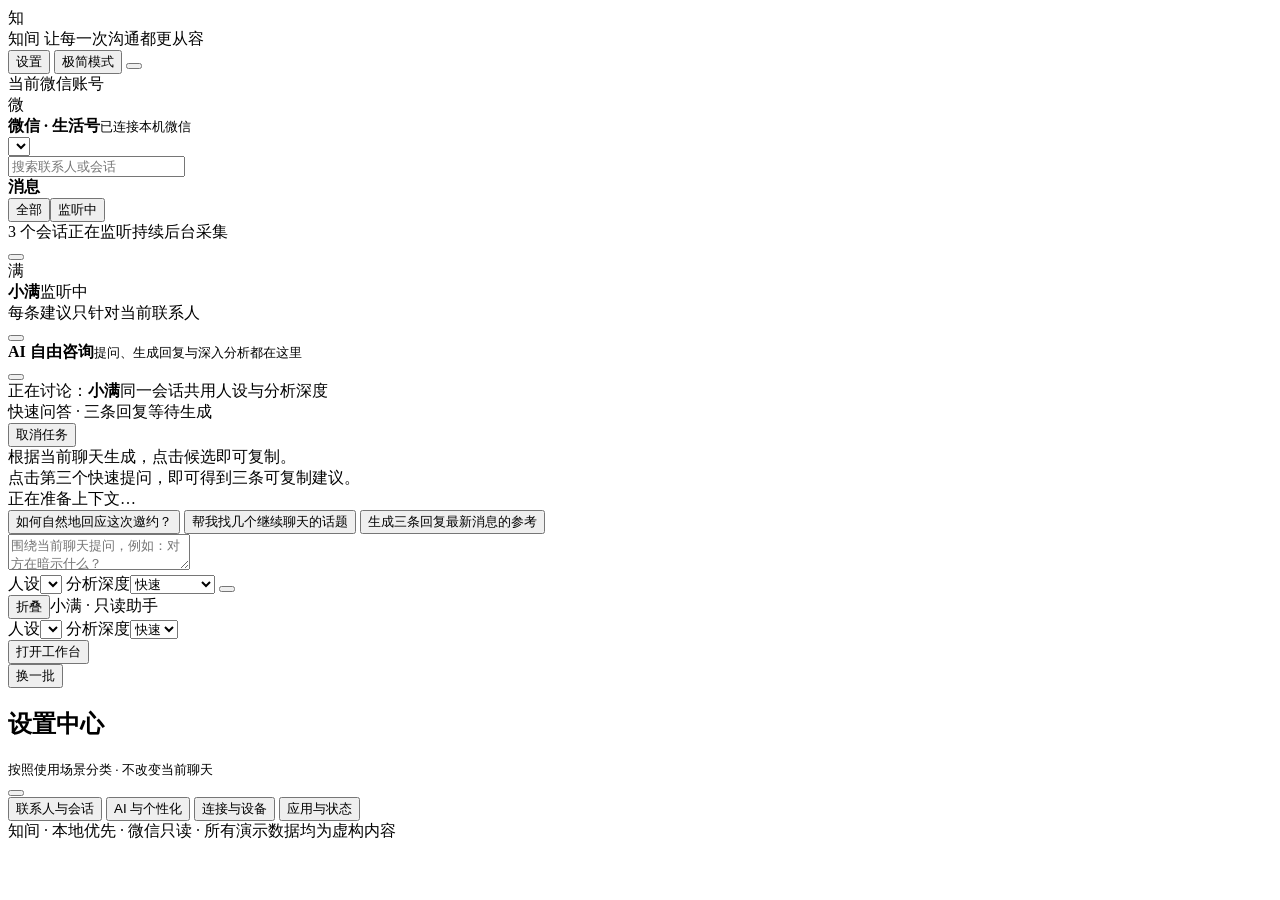
==== commit e4c0294e: "Resolve message direction from shard wxids Derive sender direction from the account wxid and sender " ====
--- a/src/WeChatAiCopilot.Api/wwwroot/index.html
+++ b/src/WeChatAiCopilot.Api/wwwroot/index.html
@@ -38,7 +38,7 @@
 <button class="iconbtn mobile-ai-open" data-action="ai-open" title="打开 AI 咨询"><span data-icon="sparkles"></span></button>
 </div>
 </div>
-<div class="identity-banner hidden" id="identityBanner"><span>该会话的本人/对方方向仍待确认，请先校准后再依据长期记忆作判断。</span><button data-action="drawer" data-tab="identity">去校准 →</button></div>
+
 <div class="chat-timeline" id="chatTimeline"></div>
 </main>
 <aside class="ai-panel" id="aiPanel">
